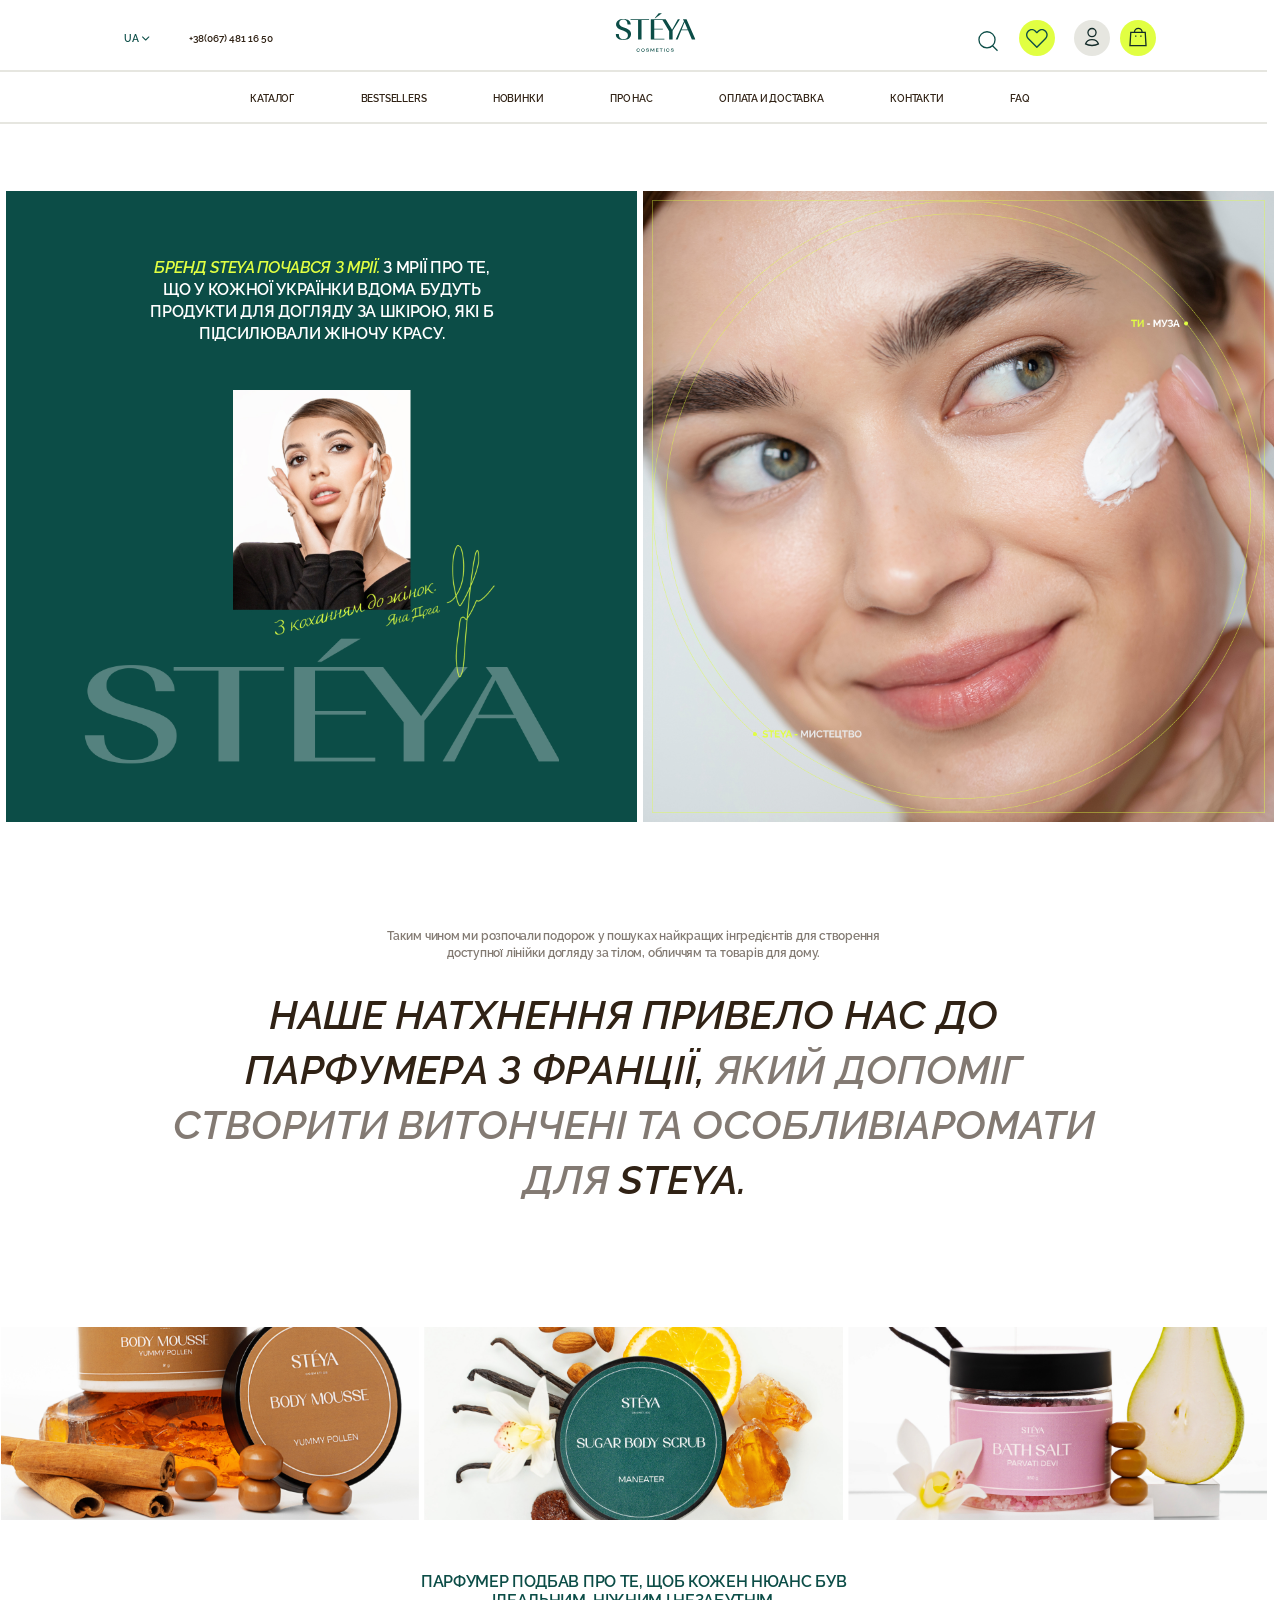
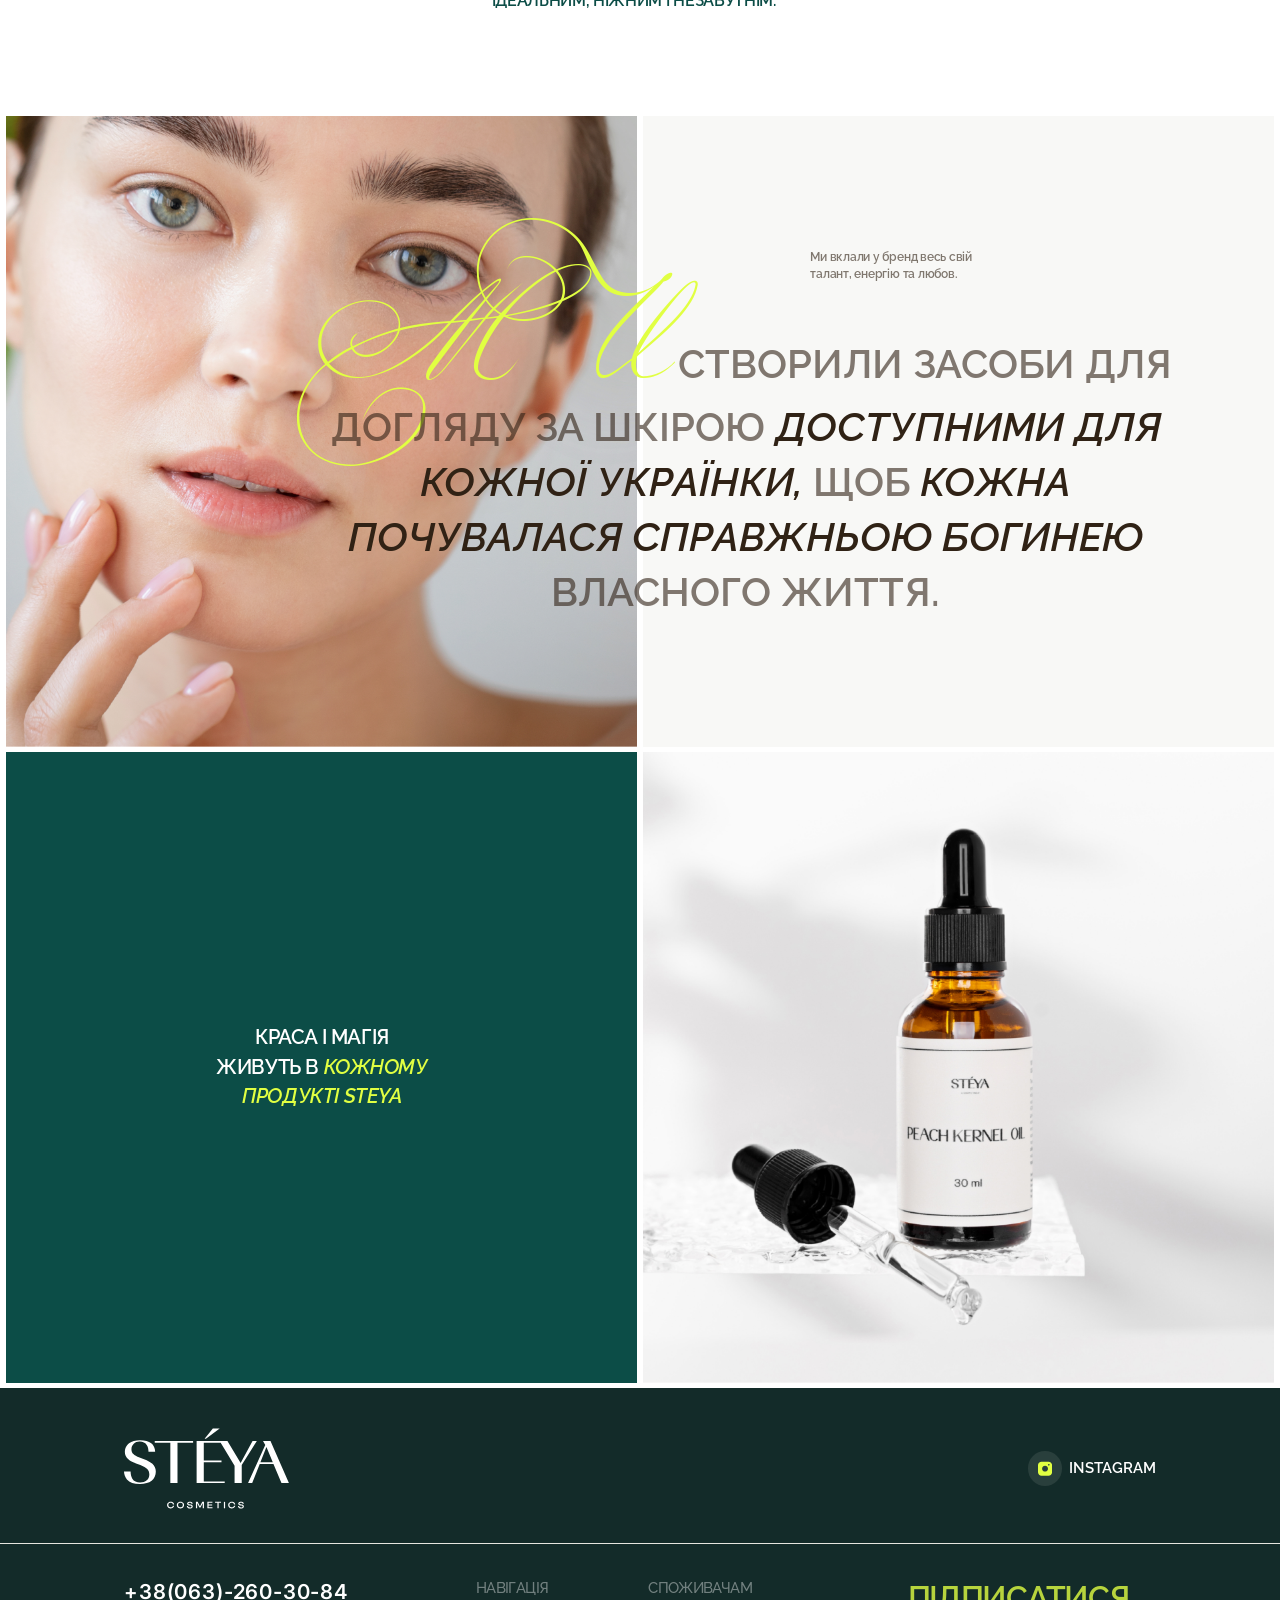
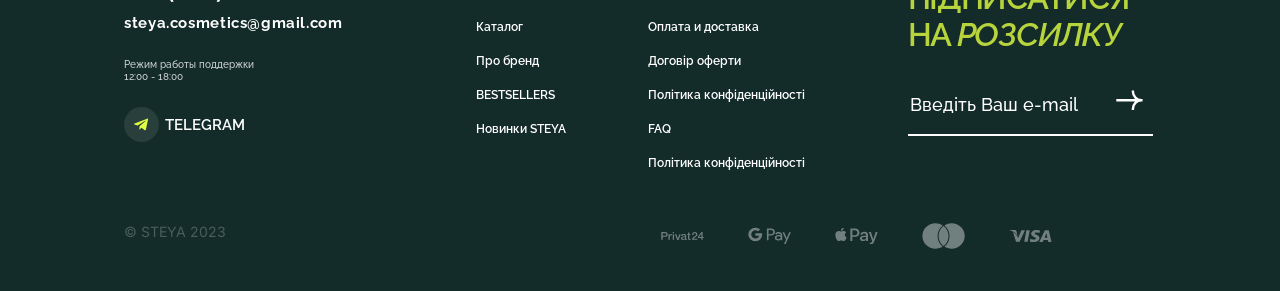
==== pages/about.html @ 5719e1ab "Added about page" ====
<!DOCTYPE html>
<html lang="en">
  <head>
    <meta charset="UTF-8" />
    <meta name="viewport" content="width=device-width, initial-scale=1.0" />
    <link
      rel="stylesheet"
      href="https://cdn.jsdelivr.net/npm/swiper@11/swiper-bundle.min.css"
    />

    <link rel="preconnect" href="https://fonts.googleapis.com" />
    <link rel="preconnect" href="https://fonts.gstatic.com" crossorigin />
    <link
      href="https://fonts.googleapis.com/css2?family=Inter:wght@100..900&family=Raleway:ital,wght@0,100..900;1,100..900&family=Urbanist:ital,wght@0,100..900;1,100..900&display=swap"
      rel="stylesheet"
    />
    <link rel="stylesheet" href="../styles/styles.css" />
    <title>STEYA</title>
  </head>
  <body>
    <header>
      <div class="container">
        <div class="top-header">
          <div class="header-number-container">
            <div class="header-language-container">
              <p class="header-page-language-value">UA</p>

              <svg
                class="page-language-backdrop-icon"
                width="14"
                height="14"
                viewBox="0 0 14 14"
                fill="none"
                xmlns="http://www.w3.org/2000/svg"
              >
                <path
                  d="M5.74997 10.276C5.54386 10.276 5.33779 10.1973 5.18065 10.0403L0.235912 5.09548C-0.0786375 4.78093 -0.0786375 4.27094 0.235912 3.95652C0.550335 3.6421 1.06022 3.6421 1.3748 3.95652L5.74997 8.33194L10.1252 3.95667C10.4397 3.64225 10.9495 3.64225 11.2639 3.95667C11.5786 4.2711 11.5786 4.78108 11.2639 5.09563L6.31928 10.0404C6.16207 10.1975 5.95599 10.276 5.74997 10.276Z"
                  fill="#0C4D47"
                />
              </svg>
            </div>

            <a class="header-number-value" href="tel:+380674811650"
              >+38(067) 481 16 50</a
            >
          </div>
          <a href="../index.html">
            <img
              class="header-logo"
              src="../images/steya-logo.svg"
              alt="steya-logo"
            />
          </a>

          <div class="header-info-buttons">
            <div class="left-btns">
              <div class="search-container">
                <form class="header-search-form" action="">
                  <input
                    class="header-search-input"
                    type="text"
                    placeholder="Введіть товар для пошуку"
                  />
                </form>
                <button class="header-btn-search" type="submit">
                  <svg
                    class="btn-search-icon"
                    width="20"
                    height="21"
                    viewBox="0 0 20 21"
                    fill="none"
                    xmlns="http://www.w3.org/2000/svg"
                  >
                    <path
                      d="M14.4865 14.7087L19.0399 19.2503M17.038 8.78902C17.038 13.2286 13.439 16.8276 8.99947 16.8276C4.55991 16.8276 0.960938 13.2286 0.960938 8.78902C0.960938 4.34946 4.55991 0.750488 8.99947 0.750488C13.439 0.750488 17.038 4.34946 17.038 8.78902Z"
                      stroke="#0C4D47"
                      stroke-width="1.3"
                      stroke-linecap="square"
                    />
                  </svg>
                </button>
              </div>

              <button class="header-btn-like" type="button">
                <svg
                  class="btn-like-icon"
                  width="22"
                  height="19"
                  viewBox="0 0 22 19"
                  fill="none"
                  xmlns="http://www.w3.org/2000/svg"
                >
                  <path
                    d="M10.3701 18.7964C10.4329 18.8608 10.5081 18.912 10.591 18.947C10.674 18.982 10.7631 19 10.8532 19C10.9432 19 11.0324 18.982 11.1153 18.947C11.1983 18.912 11.2734 18.8608 11.3363 18.7964L20.0161 10.0016C22.2698 7.71904 22.2698 4.00337 20.0161 1.71987C18.9214 0.610693 17.4658 1.03492e-05 15.916 1.03492e-05C14.3662 1.03492e-05 12.9114 0.610693 11.8167 1.71897L10.8532 2.69606L9.88967 1.71987C9.35573 1.17416 8.71795 0.74084 8.01393 0.445464C7.30991 0.150088 6.55388 -0.00137213 5.7904 1.03492e-05C5.02678 -0.00144201 4.2706 0.149983 3.56642 0.445359C2.86224 0.740736 2.22431 1.17409 1.69023 1.71987C-0.563411 4.00337 -0.563411 7.71904 1.69023 10.0007L10.3701 18.7964ZM2.65556 2.67254C3.0639 2.25547 3.5515 1.92424 4.08969 1.69834C4.62789 1.47244 5.20581 1.35641 5.7895 1.35708C6.97286 1.35708 8.08566 1.82482 8.92253 2.67344L10.3692 4.13908C10.4992 4.26314 10.6721 4.33235 10.8518 4.33235C11.0316 4.33235 11.2044 4.26314 11.3345 4.13908L12.7811 2.67254C13.1898 2.25565 13.6776 1.92455 14.2159 1.69866C14.7542 1.47277 15.3322 1.35664 15.916 1.35708C16.4997 1.35641 17.0776 1.47244 17.6158 1.69834C18.154 1.92424 18.6416 2.25547 19.0499 2.67254C20.7842 4.4304 20.7842 7.2902 19.0499 9.04897L10.8532 17.3552L2.65556 9.04807C0.921226 7.29111 0.921226 4.4304 2.65556 2.67254Z"
                  />
                </svg>
              </button>
            </div>

            <div class="right-btns">
              <button class="header-btn-profile" type="button">
                <svg
                  class="btn-profile-icon"
                  width="16"
                  height="20"
                  viewBox="0 0 16 20"
                  fill="none"
                  xmlns="http://www.w3.org/2000/svg"
                >
                  <path
                    d="M7.99992 12.5838C10.9849 12.5761 13.523 13.9467 14.4559 16.897C12.5755 18.0433 10.3621 18.4849 7.99992 18.4791C5.63779 18.4849 3.42436 18.0433 1.54395 16.897C2.47794 13.9435 5.01172 12.5761 7.99992 12.5838Z"
                    stroke-width="1.3"
                    stroke-linecap="square"
                  />
                  <path
                    d="M12.0519 5.57193C12.0519 7.80947 10.2381 9.62335 8.00052 9.62335C5.76298 9.62335 3.9491 7.80947 3.9491 5.57193C3.9491 3.33439 5.76298 1.52051 8.00052 1.52051C10.2381 1.52051 12.0519 3.33439 12.0519 5.57193Z"
                    stroke-width="1.3"
                    stroke-linecap="square"
                  />
                </svg>
              </button>

              <button class="header-btn-bag" type="button">
                <svg
                  class="btn-bag-icon"
                  width="18"
                  height="20"
                  viewBox="0 0 18 20"
                  fill="none"
                  xmlns="http://www.w3.org/2000/svg"
                >
                  <path
                    d="M11.905 9.06792H11.8646M6.76729 9.06792H6.72695M13.1014 5.09931C13.1014 2.99634 11.3966 1.29154 9.29364 1.29154C8.28096 1.28725 7.30829 1.68653 6.5907 2.40109C5.87311 3.11565 5.46972 4.08663 5.46973 5.09931M16.2164 5.29297L17.0309 18.7086L0.970703 18.7086L1.78523 5.29297L16.2164 5.29297Z"
                    stroke-width="1.3"
                    stroke-linecap="square"
                  />
                </svg>
              </button>
            </div>
          </div>
        </div>

        <div class="header-line"></div>

        <div class="down-header">
          <nav class="header-nav">
            <ul class="header-nav-list">
              <li class="header-list-item">
                <a class="list-item-link" href="./catalog.html">Каталог</a>
              </li>
              <li class="header-list-item">
                <a class="list-item-link" href="./bestsellers.html"
                  >Bestsellers</a
                >
              </li>
              <li class="header-list-item">
                <a class="list-item-link" href="./novynki.html">Новинки</a>
              </li>
              <li class="header-list-item">
                <a class="list-item-link" href="">Про нас</a>
              </li>
              <li class="header-list-item">
                <a class="list-item-link" href="">Оплата и доставка</a>
              </li>
              <li class="header-list-item">
                <a class="list-item-link" href="./contact.html">Контакти</a>
              </li>
              <li class="header-list-item">
                <a class="list-item-link" href="">FAQ</a>
              </li>
            </ul>
          </nav>
        </div>
        <div class="header-line"></div>
      </div>
    </header>

    <section class="abot-hero-section">
      <div class="about-hero-title-container">
        <h1 class="about-hero-title">
          <span class="about-hero-span">Бренд Steya почався з мрії.</span> З
          мрії про те, що у кожної українки вдома будуть продукти для догляду за
          шкірою, які б підсилювали жіночу красу.
        </h1>
      </div>
      <div class="about-hero-image-container">
        <img src="../images/about/Frame 37309.jpg" alt="" />
      </div>
    </section>

    <section class="section-inspiration">
      <p class="inspiration-top-text">
        Таким чином ми розпочали подорож у пошуках найкращих інгредієнтів для
        створення доступної лінійки догляду за тілом, обличчям та товарів для
        дому.
      </p>

      <h2 class="inspiration-title">
        Наше натхнення привело нас до парфумера з Франції,
        <span class="inspiration-title-span"
          >який допоміг створити витончені та особливіаромати для</span
        >
        Steya.
      </h2>

      <div class="inspiration-image-list">
        <div class="ispiration-images">
          <img src=" ../images/about/Frame 37312.jpg" alt="" />
        </div>
        <div class="ispiration-images">
          <img src="../images/about/Frame 37312-1.jpg" alt="" />
        </div>
        <div class="ispiration-images">
          <img src="../images/about/Frame 37313.jpg" alt="" />
        </div>
      </div>

      <p class="inspiration-bottom-text">
        парфумер подбав про те, щоб кожен нюанс був ідеальним, ніжним і
        незабутнім.
      </p>
    </section>

    <section class="create-section">
      <div class="top-create-container">
        <div class="create-images">
          <img src="../images/about/Frame 37234.jpg" alt="" />
        </div>
        <div class="top-create-title-container">
          <p class="top-create-text">
            Ми вклали у бренд весь свій талант, енергію та любов.
          </p>

          <h2 class="top-create-title">
            <span class="ekaterina-font">Ми</span> створили засоби для догляду
            за шкірою
            <span class="top-create-title-span"
              >доступними для кожної українки,</span
            >
            щоб
            <span class="top-create-title-span"
              >кожна почувалася справжньою Богинею</span
            >
            власного життя.
          </h2>
        </div>
      </div>

      <div class="bottom-create-container">
        <div class="botoom-create-text-container">
          <p class="bottom-create-text">
            краса і магія живуть в
            <span class="bottom-create-text-span">кожному продукті Steya</span>
          </p>
        </div>
        <div class="create-images">
          <img src="../images/about/Frame 37314.jpg" alt="" />
        </div>
      </div>
    </section>

    <footer>
      <section class="footer-upper-line">
        <div class="container upper-line-container">
          <img src="../images/steya-logo-footer.svg" alt="Footer LOGO" />
          <a class="footer-insta-link" href=""
            ><div class="footer-insta-icon-container">
              <svg
                class="footer-insta-icon"
                width="22"
                height="23"
                viewBox="0 0 22 23"
                fill="none"
                xmlns="http://www.w3.org/2000/svg"
              >
                <path d="M16.499 0.5H5.49902C2.47429 0.5 -0.000976562 2.97419
                -0.000976562 6V17C-0.000976562 20.0247 2.47429 22.5 5.49902
                22.5H16.499C19.5238 22.5 21.999 20.0247 21.999 17V6C21.999
                2.97419 19.5238 0.5 16.499 0.5ZM10.999 16.0832C8.46736 16.0832
                6.4156 14.0305 6.4156 11.5C6.4156 8.96834 8.46736 6.91658 10.999
                6.91658C13.5296 6.91658 15.5824 8.96834 15.5824 11.5C15.5824
                14.0305 13.5296 16.0832 10.999 16.0832ZM16.9574 6.91658C16.1973
                6.91658 15.5824 6.30083 15.5824 5.54158C15.5824 4.78232 16.1973
                4.16658 16.9574 4.16658C17.7176 4.16658 18.3324 4.78232 18.3324
                5.54158C18.3324 6.30083 17.7176 6.91658 16.9574 6.91658Z" " />
              </svg>
            </div>
            <p class="insta-link-text">INSTAGRAM</p></a
          >
        </div>
      </section>

      <div class="container footer-bottom-container">
        <div class="left-footer-container">
          <div class="footer-addres-block">
            <a class="footer-tel-number" href="tel:+380632603084"
              >+38(063)-260-30-84</a
            >
            <a
              class="footer-mail-address"
              href="mailto:steya.cosmetics@gmail.com"
              >steya.cosmetics@gmail.com</a
            >
            <p class="footer-work-schedule">
              Режим работы поддержки<br />
              12:00 - 18:00
            </p>
            <a class="footer-insta-link" href=""
              ><div class="footer-insta-icon-container">
                <svg
                  class="footer-insta-icon"
                  width="22"
                  height="19"
                  viewBox="0 0 22 19"
                  fill="none"
                  xmlns="http://www.w3.org/2000/svg"
                >
                  <path
                    d="M8.63241 12.083L8.2685 17.2016C8.78916 17.2016 9.01466 16.978 9.28508 16.7094L11.7262 14.3765L16.7843 18.0807C17.712 18.5977 18.3656 18.3255 18.6158 17.2273L21.936 1.66962L21.9369 1.6687C22.2312 0.297372 21.441 -0.238878 20.5372 0.0975384L1.02133 7.56929C-0.310587 8.08629 -0.29042 8.82879 0.794913 9.16521L5.78433 10.7171L17.3737 3.46537C17.9192 3.10421 18.4151 3.30404 18.0072 3.66521L8.63241 12.083Z"
                  />
                </svg>
              </div>
              <p class="insta-link-text">TELEGRAM</p></a
            >
          </div>

          <div class="footer-nav-block">
            <p class="footer-lists-title">Навігація</p>
            <nav>
              <ul class="footer-nav-list">
                <li><a class="footer-nav-link" href="">Каталог</a></li>
                <li><a class="footer-nav-link" href="">Про бренд</a></li>
                <li><a class="footer-nav-link" href="">BESTSELLERS</a></li>
                <li><a class="footer-nav-link" href="">Новинки STEYA</a></li>
              </ul>
            </nav>
          </div>
        </div>

        <div class="right-footer-container">
          <div class="footer-nav-block">
            <p class="footer-lists-title">СПОЖИВАЧАМ</p>
            <nav>
              <ul class="footer-nav-list">
                <li>
                  <a class="footer-nav-link" href="">Оплата и доставка</a>
                </li>
                <li><a class="footer-nav-link" href="">Договір оферти</a></li>
                <li>
                  <a class="footer-nav-link" href=""
                    >Політика конфіденційності</a
                  >
                </li>
                <li><a class="footer-nav-link" href="">FAQ</a></li>
                <li>
                  <a class="footer-nav-link" href=""
                    >Політика конфіденційності</a
                  >
                </li>
              </ul>
            </nav>
          </div>

          <div class="fppter-form-block">
            <p class="footer-form-describe">
              Підписатися на <span class="describe-span">розсилку</span>
            </p>
            <form class="news-form footer-form">
              <input
                class="news-form-input footer-form-input"
                placeholder="Введіть Ваш e-mail"
                type="email"
              />
              <button class="news-form-btn">
                <svg
                  class="news-form-icon"
                  width="42"
                  height="32"
                  viewBox="0 0 42 32"
                  fill="none"
                  xmlns="http://www.w3.org/2000/svg"
                >
                  <path
                    d="M39.6648 16.0002H39.662M39.662 16.0002L2.33203 16.0002M39.662 16.0002C32.4367 16.0031 26.4601 22.4191 26.4601 29.207M39.662 16.0002L39.6668 16.0002C32.4394 16.0002 26.4601 9.58286 26.4601 2.79346"
                    stroke="white"
                    stroke-width="3.73333"
                    stroke-linecap="square"
                  />
                </svg>
              </button>
            </form>
          </div>
        </div>
      </div>
      <div class="container">
        <div class="footer-payment-container">
          <p class="steya-footer">© STEYA 2023</p>
          <div class="footer-payment-list">
            <img
              class="footer-payment-icon"
              src="../images/footer/privat24.svg"
              alt="Privat24"
            />
            <img
              class="footer-payment-icon"
              src="../images/footer/google-pay.svg"
              alt="GooglePay"
            />
            <img
              class="footer-payment-icon"
              src="../images/footer/apple-pay.svg"
              alt="ApplePay"
            />
            <img
              class="footer-payment-icon"
              src="../images/footer/mastercard.svg"
              alt="Mastercard"
            />
            <img
              class="footer-payment-icon"
              src="../images/footer/visa.svg"
              alt="Visa"
            />
          </div>
        </div>
      </div>
    </footer>
  </body>
</html>
---- styles/styles.css ----
/* Reset styles */
*,
::after,
::before {
  margin: 0;
}

* {
  box-sizing: border-box;
}

ul {
  margin: 0;
  padding: 0;
  list-style: none;
}

a {
  color: currentColor;
  text-decoration: none;
}

button {
  cursor: pointer;
  padding: 0;
}

img {
  display: block;
  max-width: 100%;
  height: auto;
}

body {
  background-color: #ffffff;
}

@font-face {
  font-family: "Ekaterina Velikaya One";
  src: url("../ekaterinavelikayaone.ttf");
}

.ekaterina-font {
  font-family: "Ekaterina Velikaya One";
  font-weight: 400;
  font-size: 7.8vw;
  text-align: center;
  color: #e1ff42;
  margin-top: 20px;
}

.container {
  width: 82vw;
  padding: 0 0.7vw;
  margin: 0 auto;
}

.default-btn {
  border-radius: 11.302vw;
  padding: 1.146vw 2.458vw 1.25vw 2.875vw;
  display: flex;
  align-items: center;
  background: #e1ff42;
  border: none;
  transition: 0.3s;
  gap: 0.6vw;
}

.default-btn-text {
  font-family: "Raleway", sans-serif;
  font-weight: 700;
  font-size: 1vw;
  letter-spacing: -0.02em;
  text-transform: uppercase;
  color: #132b29;
  transition: 0.3s;
}

.default-btn-icon {
  stroke: #132b29;
  transition: 0.5s;
}

.plus-icon {
  fill: #132b29;
}

.default-btn:hover .plus-icon {
  fill: #ffffff;
}

.default-btn:hover {
  background-color: #132b29;
  border-radius: 0%;
  gap: 1.5vw;
}

.default-btn:hover .default-btn-text {
  color: #ffffff;
}

.default-btn:hover .default-btn-icon {
  stroke: #fff;
}

/* HEADER----------------------------------------------------------------- */

header {
  padding-top: 1vw;
}

.header-line {
  position: absolute;
  width: 99vw;
  height: 2px;
  background-color: #e6e6e0;
  left: 0;
}

.top-header {
  display: flex;
  justify-content: space-between;
  margin-bottom: 0.5vw;
}

.header-number-container {
  display: flex;
  align-items: center;
}

.header-language-container {
  display: flex;
  align-items: center;
  margin-right: 1.5vw;
}

.header-page-language-value {
  font-family: "Raleway";
  font-weight: 600;
  font-size: 0.8vw;
  line-height: 1vw;
  color: #0c4d47;
  margin-right: 0.2vw;
}

.page-language-backdrop-icon {
  width: 0.7vw;
  height: 0.7vw;
}

.header-number-value {
  font-family: "Raleway";
  font-weight: 600;
  font-size: 0.8vw;
  line-height: 1vw;
  text-transform: uppercase;
  color: #302215;
  padding: 1.5vw;
}

.header-logo {
  width: 6.4vw;
  height: 3.1vw;
}

.header-info-buttons {
  display: flex;
  align-items: center;
  gap: 1.5vw;
}

.left-btns {
  display: flex;
  gap: 1.5vw;
  align-items: center;
}

.left-btn-icons {
  width: 1.25vw;
  height: 1.25vw;
}

.header-btn {
  background-color: transparent;
  border: none;
  padding: 0.4vw;
}

.right-btn-icons {
  width: 2.7vw;
  height: 2.7vw;
}

.header-nav-list {
  display: flex;
  justify-content: center;

  gap: 5.2vw;
}

.header-list-item {
  padding: 1.4vw 0 1.2vw 0;
}

.list-item-link {
  position: relative;

  font-family: "Raleway", sans-serif;
  font-weight: 600;
  font-size: 0.8vw;
  line-height: 1vw;
  letter-spacing: -0.02em;
  text-transform: uppercase;
  color: #302215;
  padding: 1.4vw 0 1vw 0;
  transition: 0.4s;
}

.list-item-link:hover {
  color: #0c4d47;
}

.list-item-link:hover::before {
  -webkit-transform: scaleX(1);
  -ms-transform: scaleX(1);
  transform: scaleX(1);
  -webkit-transform-origin: left;
  -ms-transform-origin: left;
  transform-origin: left;
  -webkit-transition: -webkit-transform 0.25s;
  transition: -webkit-transform 0.25s;
  -o-transition: transform 0.25s;
  transition: transform 0.25s;
  transition: transform 0.25s, -webkit-transform 0.25s;
}

.list-item-link::before {
  z-index: 9;
  content: "";
  width: 70%;
  height: 4px;
  background-color: #0c4d47;
  position: absolute;
  left: 15%;
  bottom: -5px;
  -webkit-transform: scaleX(0);
  -ms-transform: scaleX(0);
  transform: scaleX(0);
  -webkit-transform-origin: right;
  -ms-transform-origin: right;
  transform-origin: right;
  -webkit-transition: -webkit-transform 0.25s;
  transition: -webkit-transform 0.25s;
  -o-transition: transform 0.25s;
  transition: transform 0.25s;
  transition: transform 0.25s, -webkit-transform 0.25s;
}

.header-search-form {
  position: absolute;
  top: 0.2vw;
  right: 0;
  display: flex;
  align-items: center;
  justify-content: space-between;
  border: 1.3px solid #e6e6e0;
  border-radius: 4.323vw;
  padding: 0.781vw 0.938vw;
  width: 14.1vw;
  height: 2.7vw;
  transition: 0.3s;
  transform: translateX(14.7vw);
}

.header-search-input::placeholder {
  font-family: "Raleway", sans-serif;
  font-weight: 400;
  font-size: 0.7vw;
  color: #302215;
  opacity: 0.4;
}

.header-btn-search {
  position: absolute;
  top: 0.9vw;
  right: 1vw;
  border: none;
  background-color: transparent;
}

.search-container {
  position: absolute;
  overflow: hidden;
  width: 15vw;
  height: 3vw;
  right: 21vw;
}

.search-container:hover .header-search-form {
  transform: translateX(0);
}
/* HERO--------------------------------------------------------------------------- */
.hero-section {
  padding-bottom: 1vw;
}

.first-hero-container {
  background-image: url(../images/hero-girls-image.jpg);
  background-repeat: no-repeat;
  background-size: cover;
  width: 69.5vw;
  height: 33.5vw;
  padding-top: 7.6vw;
}

.second-hero-container {
  background-image: url(../images/hero-pills.jpg);
  background-repeat: no-repeat;
  background-size: cover;
  width: 29.1vw;
  height: 33.5vw;
}

.hero-container {
  display: flex;
  padding: 0 1vw;
  gap: 0.4vw;
}

.hero-title {
  font-family: "Raleway", sans-serif;
  font-style: italic;
  font-weight: 600;
  font-size: 3.75vw;
  line-height: 4.2vw;
  line-height: 1.13;
  letter-spacing: -0.07em;
  text-transform: uppercase;
  color: #e1ff42;
  width: 60vw;
  margin-left: 9.8vw;
  margin-bottom: 1.9vw;
}

.hero-title-span {
  font-family: "Raleway", sans-serif;
  font-style: italic;
  font-weight: 600;
  font-size: 3.75vw;
  line-height: 4.2vw;
  line-height: 1.13;
  letter-spacing: -0.07em;
  text-transform: uppercase;
  color: #e1ff42;
}

.hero-title-more {
  color: #fff;
  font-style: normal;
  text-indent: 4vw;
}

.hero-steya-span {
  display: inline;
}

.hero-btn {
  margin-left: 13.2vw;
}

.header-btn-bag {
  width: 2.8vw;
  height: 2.8vw;
  border: none;
  border-radius: 100%;
  background-color: #e1ff42;
  transition: 0.3s;
}

.btn-bag-icon {
  stroke: #132b29;
  transition: 0.3s;
}

.header-btn-bag:hover {
  background-color: #132b29;
  border-radius: 0;
}

.header-btn-bag:hover .btn-bag-icon {
  stroke: #ffffff;
}

.header-btn-profile {
  background-color: #e6e6e0;
  border-radius: 100%;
  border: none;
  width: 2.8vw;
  height: 2.8vw;
  transition: 0.3s;
  margin-right: 0.5vw;
}

.btn-profile-icon {
  stroke: #132b29;
  transition: 0.3s;
}

.header-btn-profile:hover {
  background-color: #132b29;
  border-radius: 0;
}

.header-btn-profile:hover .btn-profile-icon {
  stroke: #ffffff;
}

.header-btn-like {
  background-color: transparent;
  border-radius: 100%;
  display: flex;
  justify-content: center;
  align-items: center;
  transition: 0.3s;
  width: 2.8vw;
  height: 2.8vw;
  background-color: #e1ff42;
  border: none;
  transition: 0.3s;
}

.btn-like-icon {
  fill: #0c4d47;
}

.header-btn-like:hover {
  background-color: #132b29;
}

.header-btn-like:hover .btn-like-icon {
  fill: #e1ff42;
}

/* BESTSELLER ----------------------------------------------------------------------------*/

.bestseller-section {
  padding: 5.2vw 0 6.25vw 0;
}

.bestseller-upper-menu {
  display: flex;
  justify-content: space-between;
  align-items: center;
  margin-bottom: 3.6vw;
}

.bestseller-title-container {
  display: flex;
  align-items: baseline;
}

.bestseller-title {
  font-family: "Raleway", sans-serif;
  font-weight: 500;
  font-size: 1.6vw;
  line-height: 1.9vw;
  line-height: 1.17412;
  text-transform: uppercase;
  color: #132b29;
  opacity: 0.8;
  margin-right: 0.5vw;
}

.bestsellers-LL-title-span {
  font-style: italic;
}

.bestseller-title-number {
  font-family: "Raleway", sans-serif;
  font-weight: 700;
  font-size: 1vw;
  letter-spacing: 0.08em;
  color: #132b29;

  opacity: 0.4;
}

.besteseller-item-product-image {
  transition: 0.5s;
}

.bestseller-product-list {
  display: flex;
  gap: 0.4vw;
  justify-content: center;
}

.bestseller-product-item {
  position: relative;
  overflow: hidden;
}

.product-image-wrap {
  position: relative;
  width: 19.7vw;
  margin-bottom: 0.8vw;
  overflow: hidden;
}

.product-marker {
  position: absolute;
  top: 1vw;
  left: 0;
  background: #0c4d47;
  padding: 0.6vw 0.9vw;
  width: fit-content;
  height: 3vw;
  display: flex;
  justify-content: center;
  align-items: center;
}

.discount-type {
  background-color: #ff6847;
}

.product-marker-text {
  font-family: "Raleway", sans-serif;
  font-weight: 800;
  font-size: 0.7vw;
  letter-spacing: 0.01em;
  text-transform: uppercase;
  color: #fff;
  width: fit-content;
}

.bestseller-version-like {
  position: absolute;
  top: 1vw;
  right: 1vw;
  background-color: transparent;
}

.bestseller-version-like:hover {
  background-color: #0c4d47;
}

.bestseller-swiper-btn {
  display: flex;
  gap: 1.6vw;
}

.swiper-btn-left,
.swiper-btn-right {
  width: 2.7vw;
  height: 2.7vw;
  border-radius: 100%;
  border: none;
  background: transparent;
  transition: 0.3s;
}

.bestseller-swiper-icon-left {
  stroke: #132b29;
  transition: 0.3s;
}

.bestseller-swiper-icon-right {
  stroke: #132b29;
  transition: 0.3s;
}

.swiper-btn-left:hover,
.swiper-btn-right:hover {
  background-color: #132b29;
  border-radius: 0;
}

.swiper-btn-left:hover .bestseller-swiper-icon-left {
  stroke: #ffffff;
}

.swiper-btn-right:hover .bestseller-swiper-icon-right {
  stroke: #ffffff;
}

.product-rating-container {
  display: flex;
  align-items: center;
  margin-bottom: 0.8vw;
}

.rating-value {
  font-family: "Raleway", sans-serif;
  font-weight: 600;
  font-size: 0.8vw;
  letter-spacing: -0.02em;
  color: #0c4d47;

  opacity: 0.4;
}

.product-type {
  font-family: "Raleway", sans-serif;
  font-weight: 600;
  font-size: 0.8vw;
  color: #302215;
  margin-bottom: 0.4vw;
  opacity: 0.6;
}

.product-name {
  font-family: "Raleway", sans-serif;
  font-weight: 600;
  font-size: 1.2vw;
  letter-spacing: -0.02em;
  text-transform: uppercase;
  color: #302215;
  width: 19vw;
  margin-bottom: 1vw;
}

.product-price {
  font-family: "Raleway", sans-serif;
  font-weight: 600;
  font-size: 0.9vw;
  color: #302215;
}

.price-grivna {
  font-family: "Raleway", sans-serif;
  font-weight: 400;
  font-size: 0.9vw;
  color: #302215;
}

.bestseller-product-item:hover .besteseller-item-product-image {
  transform: scale(1.2);
}

.product-item-basket-button {
  position: absolute;
  bottom: 0;
  right: 0;
  display: flex;
  align-items: center;
  justify-content: center;
  width: 7.7vw;
  height: 2.2vw;
  background: #e1ff42;
  transform: translateX(100%);
  transition: 0.1s;
  border: none;
}

.basket-text {
  font-family: "Raleway", sans-serif;
  font-weight: 700;
  font-size: 0.9vw;
  letter-spacing: -0.03em;
  text-transform: uppercase;
  color: #132b29;
  transition: 0.1s;

  margin-right: 1vw;
}

.basket-icon {
  fill: #132b29;
  transition: 0.3s;
}

.bestseller-product-item:hover .product-item-basket-button {
  transform: translateX(0);
}

.product-item-basket-button:hover {
  background: #132b29;
}

.product-item-basket-button:hover .basket-text {
  color: #ffffff;
}

.product-item-basket-button:hover .basket-icon {
  fill: #ffffff;
}

/* SWIPER  --------------------------------------------------------------------------------*/
.swiper-container {
  display: flex;
  justify-content: center;
  gap: 0.4vw;
}

.first-swiper-wrap {
  position: relative;
  overflow: hidden;
  width: 49vw;
  height: 49vw;
}

.swiper-slide {
  transform: scale(2.2);
  object-fit: contain;
  object-position: -1vw -3.5vw;
  filter: brightness(0.8);
  position: relative;
}

.slide-title-container {
  position: absolute;
  top: 14vw;
  left: 7vw;
  display: flex;
  flex-direction: column;
  align-items: center;
}

.second-swiper-slide {
  object-fit: cover;
  width: 49vw;
  height: 49vw;
}

.swiper-slide-circle {
  position: absolute;
  top: 1vw;
  left: 0.4vw;
  width: 48vw;
  height: 47vw;
}

.slider-first-totle-span,
.slider-second-title-span {
  font-family: "Raleway", sans-serif;
  font-weight: 700;
  font-size: 0.7vw;
  letter-spacing: -0.02em;
  text-transform: uppercase;
  text-align: center;
  color: #e1ff42;
}

.slider-first-totle-span {
  position: absolute;
  top: -6vw;
  right: 0;
  display: flex;
  align-items: center;
}

.slider-first-totle-span::after {
  content: "";
  width: 0.3vw;
  height: 0.3vw;
  background-color: #e1ff42;
  border-radius: 100%;
  margin-left: 0.3vw;
}

.slider-second-title-span {
  position: absolute;
  bottom: -5vw;
  left: 3vw;
  display: flex;
  align-items: center;
}

.slider-second-title-span::before {
  content: "";
  width: 0.3vw;
  height: 0.3vw;
  background-color: #e1ff42;
  border-radius: 100%;
  margin-right: 0.3vw;
}

.swiper-salad-span {
  color: #e9e9ea;
}

.swiper-title {
  font-family: "Raleway", sans-serif;
  font-weight: 600;
  font-size: 3.7vw;
  line-height: 4.2vw;
  letter-spacing: -0.07em;
  text-transform: uppercase;
  text-align: center;
  color: #fff;
  width: 34vw;
  margin-bottom: 2.1vw;
}

/* YAMMY SECTION -----------------------------------------------------------------*/

.yammy-section {
  padding: 5.2vw 0 6.25vw 0;
  height: 65vw;
  background-image: url(../images/yammy-pollen-bg.jpg);
  background-repeat: no-repeat;
  background-size: 99vw 25vw;
  background-position: center 11vw;
}

.yammy-title {
  font-family: "Raleway", sans-serif;
  font-style: italic;
  font-weight: 500;
  font-size: 1.6vw;
  line-height: 1.9vw;
  text-transform: uppercase;
  color: #132b29;
  margin-right: 0.5vw;
  text-align: center;
  margin-bottom: 10vw;
}

.yammy-title-span {
  font-style: normal;
}

.yammy-title-number {
  font-family: "Raleway", sans-serif;
  font-weight: 700;
  font-size: 1vw;
  color: #132b29;

  opacity: 0.4;
}

.yammy-title-container {
  margin-bottom: 13.5vw;
  display: flex;
  align-items: baseline;
  justify-content: center;
}

.bestseller-product-list-in-yummy {
  margin-bottom: 3.7vw;
}

.default-btn-in-yummy {
  margin: 0 auto;
}

/* SCRUB ------------------------------------------------------------------------------- */

.scrub-section {
  display: flex;
  justify-content: center;
  gap: 0.4vw;
}

.left-scrab-container {
  width: 49vw;
  height: 49vw;
  background: linear-gradient(rgba(19, 43, 41, 0.2), rgba(19, 43, 41, 0.2)),
    url(../images/scrub-section-bg/hands.jpg);

  background-repeat: no-repeat;
  background-size: contain;
}

.right-scrub-container {
  overflow: hidden;
  width: 49vw;
  height: 49vw;
}

.scrub-title {
  font-family: "Raleway", sans-serif;
  font-weight: 600;
  font-size: 4.7vw;
  line-height: 5.4vw;
  line-height: 1.13;
  text-transform: uppercase;
  color: #fff;
  width: 28vw;
  margin-top: 9.7vw;
  margin-left: 8vw;
}

.scrub-text {
  font-family: "Raleway", sans-serif;
  font-weight: 600;
  font-size: 0.9vw;
  line-height: 1.3vw;
  line-height: 1.4;
  letter-spacing: -0.02em;
  color: #fff;
  width: 21vw;
  margin-left: 19.3vw;
  margin-bottom: 2vw;
}

.scrub-btn {
  margin: 0 auto;
}

.scrub-text-container {
  margin-left: 19vw;
}

/* COSMETIX section ------------------------------------=[------------------------------- */

.cosmetix-section {
  padding: 6.25vw 0 7.2vw 0;
}

.yammy-title-container {
  margin-bottom: 3.7vw;
}

.cosmetix-title {
  margin-bottom: 0;
}

.cosmetix-list {
  display: flex;
  flex-wrap: wrap;
  gap: 0.4vw;
  column-gap: 0.5vw;
}

.cosmetix-item {
  position: relative;
  display: flex;
  flex-direction: column;
  justify-content: center;
  align-items: center;
}

.cosmetix-item:nth-child(1) {
  width: 60vw;
  height: 26.4vw;
  background-image: linear-gradient(
      rgba(19, 43, 41, 0.2),
      rgba(19, 43, 41, 0.2)
    ),
    url(../images/cosmetix/yummy.jpg);
  background-size: contain;
}

.cosmetix-item:nth-child(2) {
  width: 19.7vw;
  height: 26.4vw;
  background-image: linear-gradient(
      rgba(19, 43, 41, 0.2),
      rgba(19, 43, 41, 0.2)
    ),
    url(../images/cosmetix/maneater.jpg);
  background-repeat: no-repeat;
  background-size: contain;
}

.cosmetix-item:nth-child(3) {
  width: 39.8vw;
  height: 26.4vw;
  background-image: linear-gradient(
      rgba(19, 43, 41, 0.2),
      rgba(19, 43, 41, 0.2)
    ),
    url(../images/cosmetix/blossom.jpg);
  background-repeat: no-repeat;
  background-size: contain;
}

.cosmetix-item:nth-child(4) {
  width: 19.7vw;
  height: 26.4vw;
  background-image: linear-gradient(
      rgba(19, 43, 41, 0.2),
      rgba(19, 43, 41, 0.2)
    ),
    url(../images/cosmetix/home.jpg);
  background-repeat: no-repeat;
  background-size: contain;
}

.cosmetix-item:nth-child(5) {
  width: 19.7vw;
  height: 26.4vw;
  background-image: linear-gradient(
      rgba(19, 43, 41, 0.2),
      rgba(19, 43, 41, 0.2)
    ),
    url(../images/cosmetix/face.jpg);
  background-repeat: no-repeat;
  background-size: contain;
}

.cosmetix-item:nth-child(6) {
  width: 19.7vw;
  height: 26.4vw;
  background-image: linear-gradient(
      rgba(19, 43, 41, 0.2),
      rgba(19, 43, 41, 0.2)
    ),
    url(../images/cosmetix/home.jpg);
  background-repeat: no-repeat;
  background-size: contain;
}

.cosmetix-item:nth-child(7) {
  width: 60vw;
  height: 26.4vw;
  background-image: linear-gradient(
      rgba(19, 43, 41, 0.2),
      rgba(19, 43, 41, 0.2)
    ),
    url(../images/cosmetix/woman.jpg);
  background-repeat: no-repeat;
  background-size: contain;
}

.cosmetix-item-title {
  font-family: "Raleway", sans-serif;
  font-weight: 600;
  font-size: 1.6vw;
  line-height: 1.9vw;
  text-transform: uppercase;
  color: #fff;
  transition: 0.3s;
}

.cosmetix-item:hover .cosmetix-item-title {
  transform: translateY(-2.5vw);
  font-size: 2.7vw;
  line-height: 3.9vw;
  text-transform: uppercase;
  color: #e1ff42;
}

.cosmetix-item-btn {
  position: absolute;
  display: flex;
  align-items: center;
  gap: 0.6vw;
  border: 0.15vw solid #e1ff42;
  border-radius: 11.3vw;
  padding: 1.1vw 1.4vw 1.1vw 1.8vw;
  background-color: transparent;
  opacity: 0;
  transition: 0.3s;
}

.cosmetix-item-btn:hover {
  border-radius: 0;
  gap: 1.5vw;
}

.cosmetix-item:hover .cosmetix-item-btn {
  opacity: 1;
  transform: translateY(2.5vw);
}

.item-btn-text {
  font-family: "Raleway", sans-serif;
  font-weight: 800;
  font-size: 0.9vw;
  letter-spacing: -0.02em;
  text-transform: uppercase;
  color: #e1ff42;
}

/* WHY section ------------------------------------------------------------------------- */

.why-section {
  background-image: linear-gradient(360deg, #0b1817, rgba(11, 24, 23, 0)),
    url(../images/why-sect-bg/tropical-foliage-textured-pattern-background\ 2.jpg);
  background-repeat: no-repeat;
  background-size: 100vw 27.5vw;
  padding-top: 7.8vw;
  padding-bottom: 4.6vw;
  height: 92vw;
  display: flex;
  justify-content: center;
}

.why-title {
  font-family: "Raleway", sans-serif;
  font-style: italic;
  font-weight: 600;
  font-size: 3.7vw;
  line-height: 4.2vw;
  letter-spacing: -0.07em;
  text-transform: uppercase;
  color: #ffffff;
  margin-left: auto;
  width: 23vw;
  text-indent: 2.8vw;
}

.why-images-container {
  position: relative;
}

.why-image-blocks {
  display: flex;
  justify-content: space-between;
  align-items: flex-start;
}

.first-why-block .why-block-text {
  width: 22vw;
}

.second-why-block .why-block-text {
  width: 9.3vw;
  text-indent: 6.5vw;
}

.why-block-text {
  margin-top: 2vw;
}

.first-why-image {
  width: 40vw;
  height: 45.5vw;
}

.why-block-text {
  font-family: "Raleway", sans-serif;
  font-weight: 600;
  font-size: 0.9vw;
  line-height: 1.3vw;
  letter-spacing: -0.02em;
  color: #302215;
  opacity: 0.7;
}

.second-why-block {
  margin-top: 7vw;
  display: flex;
  flex-direction: column;
  align-items: flex-end;
}

.second-why-image {
  width: 19.7vw;
  height: 25vw;
}

.third-why-block {
  position: absolute;
  width: 19.7vw;
  bottom: -16vw;
  right: 20.5vw;
}

.why-circle {
  position: absolute;
  top: -13vw;
  z-index: -1;
  left: -15vw;
  width: 48vw;
  height: 48vw;
}

/* RECOMENDATION section ----------------------------------------------------------------- */

.recomendation-section {
  padding-bottom: 4.1vw;
  padding-top: 7vw;
}

.recomendation-title-container {
  display: flex;
  align-items: baseline;
  gap: 0.5vw;
  margin-bottom: 3.7vw;
}

.recomendation-title {
  font-family: "Raleway", sans-serif;
  font-style: italic;
  font-weight: 500;
  font-size: 1.6vw;
  line-height: 1.9vw;
  text-transform: uppercase;
  color: #132b29;
}

.recomendation-title-number {
  font-family: "Raleway", sans-serif;
  font-weight: 700;
  font-size: 1vw;
  letter-spacing: 0.08em;
  color: #132b29;
  opacity: 0.4;
}

.recomendation-swiper-list {
  display: flex;
  gap: 0.4vw;
  align-items: flex-start;
}

.recomendation-swiper-item {
}

.main-recomendation-image {
  width: 40vw;
  height: 22.4vw;
  margin-bottom: 2vw;
}

.main-item-recomendation-title {
  font-family: "Raleway", sans-serif;
  font-weight: 500;
  font-size: 2.5vw;
  letter-spacing: -0.04em;
  text-transform: uppercase;
  color: #302215;
  width: 40vw;
  margin-bottom: 1vw;
}

.recomendation-item-title-span {
  font-style: italic;
}

.secondaries-recomendation-items {
  display: flex;
  gap: 0.4vw;
  margin-top: 4.4vw;
}

.main-item-recomendation-text {
  font-family: "Raleway", sans-serif;
  font-weight: 600;
  font-size: 0.9vw;
  line-height: 1.3vw;
  letter-spacing: -0.02em;
  color: #302215;
  opacity: 0.7;
  width: 35vw;
}

.secondary-recomendation-image {
  width: 24.4vw;
  height: 18vw;
  margin-bottom: 2vw;
}

.secondary-item-title {
  font-family: "Raleway", sans-serif;
  font-weight: 600;
  font-size: 1.6vw;
  letter-spacing: -0.04em;
  text-transform: uppercase;
  color: #302215;
  width: 23vw;
  margin-bottom: 5.4vw;
}

/* INASTAGRAM section --------------------------------------------------------------------- */

.inastagram-section {
  padding: 5.2vw 0;
}

.instagram-title {
  font-family: "Raleway", sans-serif;
  font-style: normal;
  font-weight: 500;
  font-size: 1.6vw;
  line-height: 1.9vw;
  text-transform: uppercase;
  color: #132b29;
  opacity: 0.8;
  width: 18vw;
  margin: 0 auto;
  margin-bottom: 3.7vw;
}

.instagram-title-span {
  font-style: italic;
}

.instagram-upper-image-container {
  display: flex;
  gap: 0.4vw;
  margin-bottom: 0.4vw;
}

.upper-large-images {
  width: 32.08vw;
  height: 31.25vw;
}

.upper-small-images {
  width: 15.4vw;
  height: 15.4vw;
}

.upper-small-images-container {
  display: flex;
  flex-direction: column;
  gap: 0.4vw;
}

.instagram-bootom-image-container {
  display: flex;
  gap: 0.4vw;
}

.bottom-small-images {
  width: 19.7vw;
  height: 19.7vw;
}

.botoom-large-image {
  width: 40.2vw;
  height: 39.8vw;
}

.bottom-small-iamges-container {
  display: flex;
  gap: 0.4vw;
}

.bottom-small-images-column {
  display: flex;
  flex-direction: column;
  gap: 0.4vw;
}

/* INFO -section ---------------------------------------------------------------------------*/

.section-info {
  padding: 4.1vw 0 7.2vw 0;
}

.info-list {
  display: flex;
}

.info-item {
  width: 19.7vw;
}

.info-item-icon-container {
  width: 7.5vw;
  height: 7.5vw;
  background-color: #e6e6e0;
  display: flex;
  justify-content: center;
  align-items: center;
  margin-bottom: 1.6vw;
}

.info-icon {
  width: 4vw;
  height: 4vw;
}

.info-title {
  font-family: "Raleway", sans-serif;
  font-weight: 600;
  font-size: 1vw;
  letter-spacing: -0.04em;
  text-transform: uppercase;
  color: #302215;
  width: 13vw;
  margin-bottom: 0.8vw;
}

.info-text {
  font-family: "Raleway", sans-serif;
  font-weight: 500;
  font-size: 0.9vw;
  line-height: 1.3vw;
  letter-spacing: -0.02em;
  color: #302215;
  opacity: 0.7;
  width: 15vw;
}

/* NEWS section ----------------------------------------------------------------------- */
.news-section {
  display: flex;
  justify-content: center;
  gap: 0.4vw;
  padding-bottom: 0.4vw;
}

.left-news-container {
  background-image: url(../images/news/IMG_7872\ 1.jpg);
  background-repeat: no-repeat;
  background-size: contain;
  width: 49vw;
  height: 49vw;
  padding-left: 0.5vw;
  padding-top: 0.5vw;
}

.news-rectangle {
  width: 48vw;
  height: 48vw;
}

.right-news-container {
  width: 49vw;
  height: 49vw;
  background-image: linear-gradient(39deg, #0b1817 0%, rgba(11, 24, 23, 0) 100%),
    url(../images/news/tropical-foliage-textured-pattern-background\ 3.jpg);
  background-repeat: no-repeat;
  background-size: contain;
  padding: 5.7vw 2.2vw 0 6.1vw;
}

.news-title {
  font-family: "Inter", sans-serif;
  font-weight: 600;
  font-size: 3.7vw;
  line-height: 4.2vw;
  letter-spacing: -0.07em;
  text-transform: uppercase;
  color: #fff;
  width: 30vw;
  margin-bottom: 3.3vw;
}

.news-form {
  background-color: transparent;
  border-bottom: 2px solid #fff;
  padding: 1.2vw 0px;
  width: 33.2vw;
  transition: 0.3s;
}

.news-form:hover {
  border-bottom: 2px solid #e1ff42;
}

.news-form-input::placeholder {
  font-family: "Raleway", sans-serif;
  font-weight: 500;
  font-size: 1.4vw;
  color: #fff;
}

.news-form-input {
  background-color: transparent;
  width: 30vw;
  height: 2vw;
  border: none;
}

.news-form-icon {
  width: 2.1vw;
  height: 1.6vw;
}

.news-form-btn {
  background: transparent;
  border: none;
}

/* FOOTER -------------------------------------------------------------------------------- */

footer {
  background: #132b29;
  padding-bottom: 3.3vw;
}

.footer-upper-line {
  border-bottom: 1px solid #e6e6e0;
  padding-bottom: 2.7vw;
  padding-top: 3.1vw;
}

.upper-line-container {
  display: flex;
}

.footer-insta-link {
  display: flex;
  align-items: center;
  gap: 0.5vw;

  margin-left: auto;
}

.footer-insta-icon-container {
  width: 2.7vw;
  height: 2.7vw;
  border-radius: 100%;
  background-color: rgba(230, 230, 224, 0.1);
  display: flex;
  align-items: center;
  justify-content: center;
  transition: 0.3s;
}

.footer-insta-icon {
  width: 1.1vw;
  height: 1.2vw;
  fill: #e1ff42;
  transition: 0.3s;
}

.insta-link-text {
  font-family: "Raleway", sans-serif;
  font-weight: 600;
  font-size: 1.2vw;
  color: #fff;
  transition: 0.3s;
}

.footer-insta-link:hover .footer-insta-icon-container {
  border-radius: 0;
  background-color: #e1ff42;
}

.footer-insta-link:hover .footer-insta-icon {
  fill: #132b29;
}

.footer-insta-link:hover .insta-link-text {
  color: #e1ff42;
}

.footer-bottom-container {
  padding-top: 2.7vw;
  display: flex;
  justify-content: space-between;
  margin-bottom: 4vw;
}

.left-footer-container {
  display: flex;
  gap: 10vw;
}

.footer-addres-block {
}

.footer-tel-number {
  font-family: "Inter", sans-serif;
  transition: 0.3s;
  font-weight: 600;
  font-size: 1.6vw;
  letter-spacing: 0.04em;
  color: #fff;
  display: block;
  margin-bottom: 0.8vw;
}

.footer-tel-number:hover {
  color: #e1ff42;
}

.footer-mail-address {
  font-family: "Raleway", sans-serif;
  font-weight: 700;
  font-size: 1.2vw;
  letter-spacing: 0.04em;
  color: #fff;
  display: block;
  margin-bottom: 2vw;
  transition: 0.3s;
}

.footer-mail-address:hover {
  text-decoration: underline;
  color: #e1ff42;
}

.footer-work-schedule {
  font-family: "Raleway", sans-serif;
  font-weight: 500;
  font-size: 0.8vw;
  color: #fff;
  margin-bottom: 2vw;

  opacity: 0.8;
}

.footer-nav-block {
}

.footer-lists-title {
  font-family: "Raleway", sans-serif;
  font-weight: 500;
  font-size: 1.2vw;
  letter-spacing: -0.04em;
  text-transform: uppercase;
  color: #fff;
  opacity: 0.4;
  margin-bottom: 1.6vw;
}

.footer-nav-list {
  display: flex;
  flex-direction: column;
  gap: 1.25vw;
}

.footer-nav-link {
  font-family: "Raleway", sans-serif;
  font-weight: 600;
  font-size: 0.9vw;
  color: #fff;
  transition: 0.3s;
}

.footer-nav-link:hover {
  color: #e1ff42;
}

.fppter-form-block {
}

.footer-form-describe {
  font-family: "Raleway", sans-serif;
  font-weight: 600;
  font-size: 2.5vw;
  letter-spacing: -0.04em;
  text-transform: uppercase;
  color: #e1ff42;
  opacity: 0.8;
  width: 19.4vw;
  margin-bottom: 1.7vw;
}

.describe-span {
  font-style: italic;
}

.footer-form {
  width: 19.2vw;
}

.footer-form-input {
  width: 16vw;
}

.right-footer-container {
  display: flex;
  gap: 8vw;
}

.steya-footer {
  font-family: "Inter", sans-serif;
  font-weight: 400;
  font-size: 1.1vw;
  color: #fff;
  margin-right: 34vw;
  opacity: 0.23;
}

.footer-payment-list {
  display: flex;
  gap: 3.5vw;
}

.footer-payment-container {
  display: flex;
}

.footer-payment-icon {
  opacity: 0.4;
  width: 3.3vw;
}

/* PRODUCT page ------------------------------------------------------------- */

.product-images {
  display: flex;
  gap: 0.83vw;
}

.product-small-images-list {
  display: flex;
  flex-direction: column;
  justify-content: space-between;
}

.product-small-images {
  width: 6.2vw;
  height: 6.2vw;
}

.product-large-image {
  width: 38.3vw;
  height: 41.6vw;
}

/* CATALOG page -------------------------------------------------------- */

.catalog-hero {
  background-image: url(../images/catalog-bg.jpg);
  background-repeat: no-repeat;
  background-size: 99vw 19.7vw;
  width: 99vw;
  margin: 0 auto;
}

.catalog-section {
  padding-bottom: 7.2vw;
}

.catalog-title {
  font-family: "Raleway", sans-serif;
  font-style: italic;
  font-weight: 600;
  font-size: 3.3vw;
  text-transform: uppercase;
  color: #fff;
}

.catalog-list {
  flex-wrap: wrap;
  row-gap: 1.8vw;
}

.filter-container {
  margin-bottom: 3.1vw;
}

.filter-btn {
  font-family: "Raleway", sans-serif;
  font-weight: 700;
  font-size: 0.9vw;
  letter-spacing: -0.02em;
  text-transform: uppercase;
  color: #132b29;
  border: 3px solid #132b29;
  border-radius: 11.3vw;
  padding: 1.1vw 3.2vw;
  transition: 0.2s;
}

.filter-btn:hover {
  border-radius: 0;
  background-color: #132b29;
  color: #ffffff;
}

/* CONTACT page -------------------------------------------------------- */
.contact-container {
  display: flex;
  justify-content: center;
  margin-top: 6.7vw;
  margin-bottom: 10.4vw;
  gap: 0.4vw;
}

.contact-bg-block {
  position: relative;
  background-image: url(../images/contact-bg.jpg);
  background-repeat: no-repeat;
  background-size: contain;
  width: 39.9vw;
  height: 39.9vw;
  padding-top: 7vw;
  padding-left: 3vw;
}

.contact-title {
  font-family: "Raleway", sans-serif;
  font-style: italic;
  font-weight: 600;
  font-size: 3.3vw;
  text-transform: uppercase;
  color: #fff;
}

.contact-bg-rectangle {
  position: absolute;
  top: 0.4vw;
  left: 0.4vw;
  width: 38.9vw;
  height: 38.9vw;
}

.contact-info-container {
  width: 40vw;
  height: 40vw;

  background: rgba(230, 230, 224, 0.3);
  display: flex;
  justify-content: center;
  align-items: center;
}

.info-container {
  width: 26.6vw;
}

.contact-email {
  font-family: "Raleway", sans-serif;
  font-weight: 600;
  font-size: 1.6vw;
  color: #0c4d47;
  display: flex;
  align-items: center;
  gap: 1.7vw;
  margin-bottom: 3vw;
}

.contact-email-icon {
  width: 2.2vw;
  height: 2.2vw;
}

.contact-address-container {
  display: flex;
  gap: 1vw;
}

.contact-address-icon {
  width: 3.3vw;
  height: 3.3vw;
  fill: rgba(230, 230, 224, 0.3);
}

.contact-address {
  font-family: "Raleway", sans-serif;
  font-weight: 500;
  font-size: 0.8vw;
  line-height: 1.3vw;
  color: #302215;
  opacity: 0.8;
  margin-bottom: 0.6vw;
}

.contact-address-value {
  font-family: "Raleway", sans-serif;
  font-weight: 600;
  font-size: 1vw;
  line-height: 1.4vw;
  letter-spacing: -0.02em;
  color: #302215;
  width: 17vw;
}

.contact-info-line {
  width: 100%;
  height: 2px;
  background-color: #e6e6e0;
  margin-top: 3.1vw;
  margin-bottom: 3.1vw;
}

.contact-social-links-container {
  display: flex;
  gap: 1.2vw;
}

.contact-social-link {
  width: 7.2vw;
  height: 7.2vw;
  background-color: #132b29;
  display: flex;
  align-items: center;
  justify-content: center;
  transition: 0.3s;
}

.contact-socil-link-icon {
  width: 2.3vw;
  height: 2.3vw;
  fill: #e1ff42;
  transition: 0.3s;
}

.contact-social-link:hover {
  background-color: #e1ff42;
}

.contact-social-link:hover .contact-socil-link-icon {
  fill: #132b29;
}

/* BESTSELLERS page ----------------------------------------------------------------- */

.bestsellers-hero-section {
  display: flex;
  gap: 0.4vw;
  margin-top: 0.5vw;
}

.bestsellers-hero-title-block {
  background-image: url(../images/bestsellers/Frame\ 37271.jpg);
  background-repeat: no-repeat;
  background-size: 19.7vw 27.6vw;
  background-position-x: right;
  height: 27.6vw;
  width: 49.4vw;
}

.bestsellers-hero-title {
  font-family: "Raleway", sans-serif;
  font-style: italic;
  font-weight: 600;
  font-size: 3.3vw;
  text-transform: uppercase;
  color: #302215;
  display: flex;
  align-items: baseline;
}

.best-ekaterina {
  height: 17vw;
}

.bestsellesrs-title-number {
  font-family: "Raleway", sans-serif;
  font-weight: 600;
  font-size: 1vw;
  color: #302215;
}

.bestseller-text {
  font-family: "Raleway", sans-serif;
  font-weight: 500;
  font-size: 0.7vw;
  line-height: 1vw;
  color: #302215;
  opacity: 0.6;
  width: 11vw;
  margin-left: 9.7vw;
}

.bestsellers-hero-image-block {
  background-image: url(../images/bestsellers/Frame\ 37270.jpg);
  background-size: 49.3vw 27.6vw;
  width: 49.3vw;
  height: 27.6vw;
}

.bestseller-catalog-container {
  display: flex;
}

.bestseller-btn-container {
  display: flex;
  flex-direction: column;
  justify-content: space-between;
}

.bestseller-title-text {
  font-family: "Raleway", sans-serif;
  font-weight: 500;
  font-size: 1.6vw;
  line-height: 1.9vw;
  text-transform: uppercase;
  color: #132b29;
  opacity: 0.8;
  display: flex;
  align-items: baseline;
}

.bestseller-title-text-number {
  font-family: "Raleway", sans-serif;
  font-weight: 600;
  font-size: 1vw;
  letter-spacing: 0.08em;
  color: #132b29;
  opacity: 0.4;
}

.catalog-in-bestsellers {
  padding-top: 4.6vw;
  padding-bottom: 8.3vw;
}

.bestseller-swiper-catalog-section {
  padding-bottom: 7.2vw;
}

/* NOVYNKI ----------------------------------------------------------------------- */

.novynki-hero-title-block {
  background-image: url(../images/novynki/Frame\ 37271.jpg);
  background-repeat: no-repeat;
  background-size: 19.7vw 27.6vw;
  background-position-x: right;
  height: 27.6vw;
  width: 49.4vw;
}

.novynki-hero-image-block {
  background-image: url(../images/novynki/Frame\ 37270.jpg);
  background-size: 49.3vw 27.6vw;
  width: 49.3vw;
  height: 27.6vw;
}

.novynki-hero-title {
  padding-left: 4vw;
  padding-top: 4vw;
}

/* ABOUT page ---------------------------------------------------------------------*/

/* ABOUT hero section */

.abot-hero-section {
  display: flex;
  gap: 0.4vw;
  justify-content: center;
  padding-top: 5.4vw;
}

.about-hero-title-container {
  width: 49.3vw;
  height: 49.3vw;
  background-image: url(../images/about/Frame\ 37308.jpg);
  background-size: contain;
}

.about-hero-title {
  font-family: "Raleway", sans-serif;
  font-style: normal;
  font-weight: 600;
  font-size: 1.25vw;
  line-height: 1.7vw;
  letter-spacing: -0.02em;
  text-transform: uppercase;
  text-align: center;
  color: #fff;
  width: 27vw;
  margin: 0 auto;
  padding-top: 5.2vw;
}

.about-hero-span {
  color: #e1ff42;
  font-style: italic;
}

.about-hero-image-container {
  width: 49.3vw;
  height: 49.3vw;
}

/* INSPIRATIOn section ---------------------------------------- */

.section-inspiration {
  width: 99vw;
  display: flex;
  flex-direction: column;
  align-items: center;
  justify-content: center;
  padding: 8.3vw 0;
}

.inspiration-top-text {
  font-family: "Raleway", sans-serif;
  font-weight: 600;
  font-size: 0.9vw;
  line-height: 1.3vw;
  letter-spacing: -0.02em;
  text-align: center;
  color: #302215;
  opacity: 0.6;
  margin-bottom: 2.1vw;
  width: 40vw;
}

.inspiration-title {
  font-family: "Raleway", sans-serif;
  font-style: italic;
  font-weight: 600;
  font-size: 3.1vw;
  line-height: 4.3vw;
  text-transform: uppercase;
  text-align: center;
  color: #302215;
  margin-bottom: 9.3vw;
  width: 76vw;
}

.inspiration-title-span {
  color: rgba(48, 34, 21, 0.6);
}

.inspiration-image-list {
  display: flex;
  gap: 0.4vw;
  margin-bottom: 4vw;
}

.ispiration-images {
  width: 32.7vw;
  height: 15.1vw;
}

.inspiration-bottom-text {
  font-family: "Raleway", sans-serif;
  font-weight: 600;
  font-size: 1.25vw;
  letter-spacing: -0.02em;
  text-transform: uppercase;
  text-align: center;
  color: #0c4d47;
  width: 40vw;
}

/* CREATE section -------------------------------------------------- */

.create-section {
  display: flex;
  flex-direction: column;
  align-items: center;
  gap: 0.4vw;
  padding-bottom: 0.4vw;
}

.top-create-container {
  position: relative;
  display: flex;
  gap: 0.4vw;
}

.create-images {
  width: 49.3vw;
  height: 49.3vw;
}

.top-create-title-container {
  width: 49.3vw;
  height: 49.3vw;
  background-color: #f8f8f6;
}

.top-create-text {
  font-family: "Raleway", sans-serif;
  font-weight: 600;
  font-size: 0.9vw;
  line-height: 1.3vw;
  letter-spacing: -0.02em;
  color: #302215;
  opacity: 0.6;
  width: 13vw;
  margin-top: 10.4vw;
  margin-left: 13.1vw;
}

.top-create-title {
  position: absolute;
  top: 35%;
  left: 22.5%;
  font-family: "Raleway", sans-serif;
  font-weight: 600;
  font-size: 3.1vw;
  line-height: 4.3vw;
  text-transform: uppercase;
  text-align: center;
  color: rgba(48, 34, 21, 0.6);
  width: 71vw;
}

.top-create-title-span {
  font-style: italic;
  color: #302215;
}

.bottom-create-container {
  display: flex;
  gap: 0.4vw;
}

.botoom-create-text-container {
  width: 49.3vw;
  height: 49.3vw;
  background-color: #0c4d47;
  display: flex;
  justify-content: center;
  align-items: center;
}

.bottom-create-text {
  font-family: "Raleway", sans-serif;
  font-weight: 600;
  font-size: 1.6vw;
  line-height: 2.3vw;
  letter-spacing: -0.02em;
  text-transform: uppercase;
  text-align: center;
  color: #fff;
  width: 17vw;
}

.bottom-create-text-span {
  font-style: italic;
  color: #e1ff42;
}
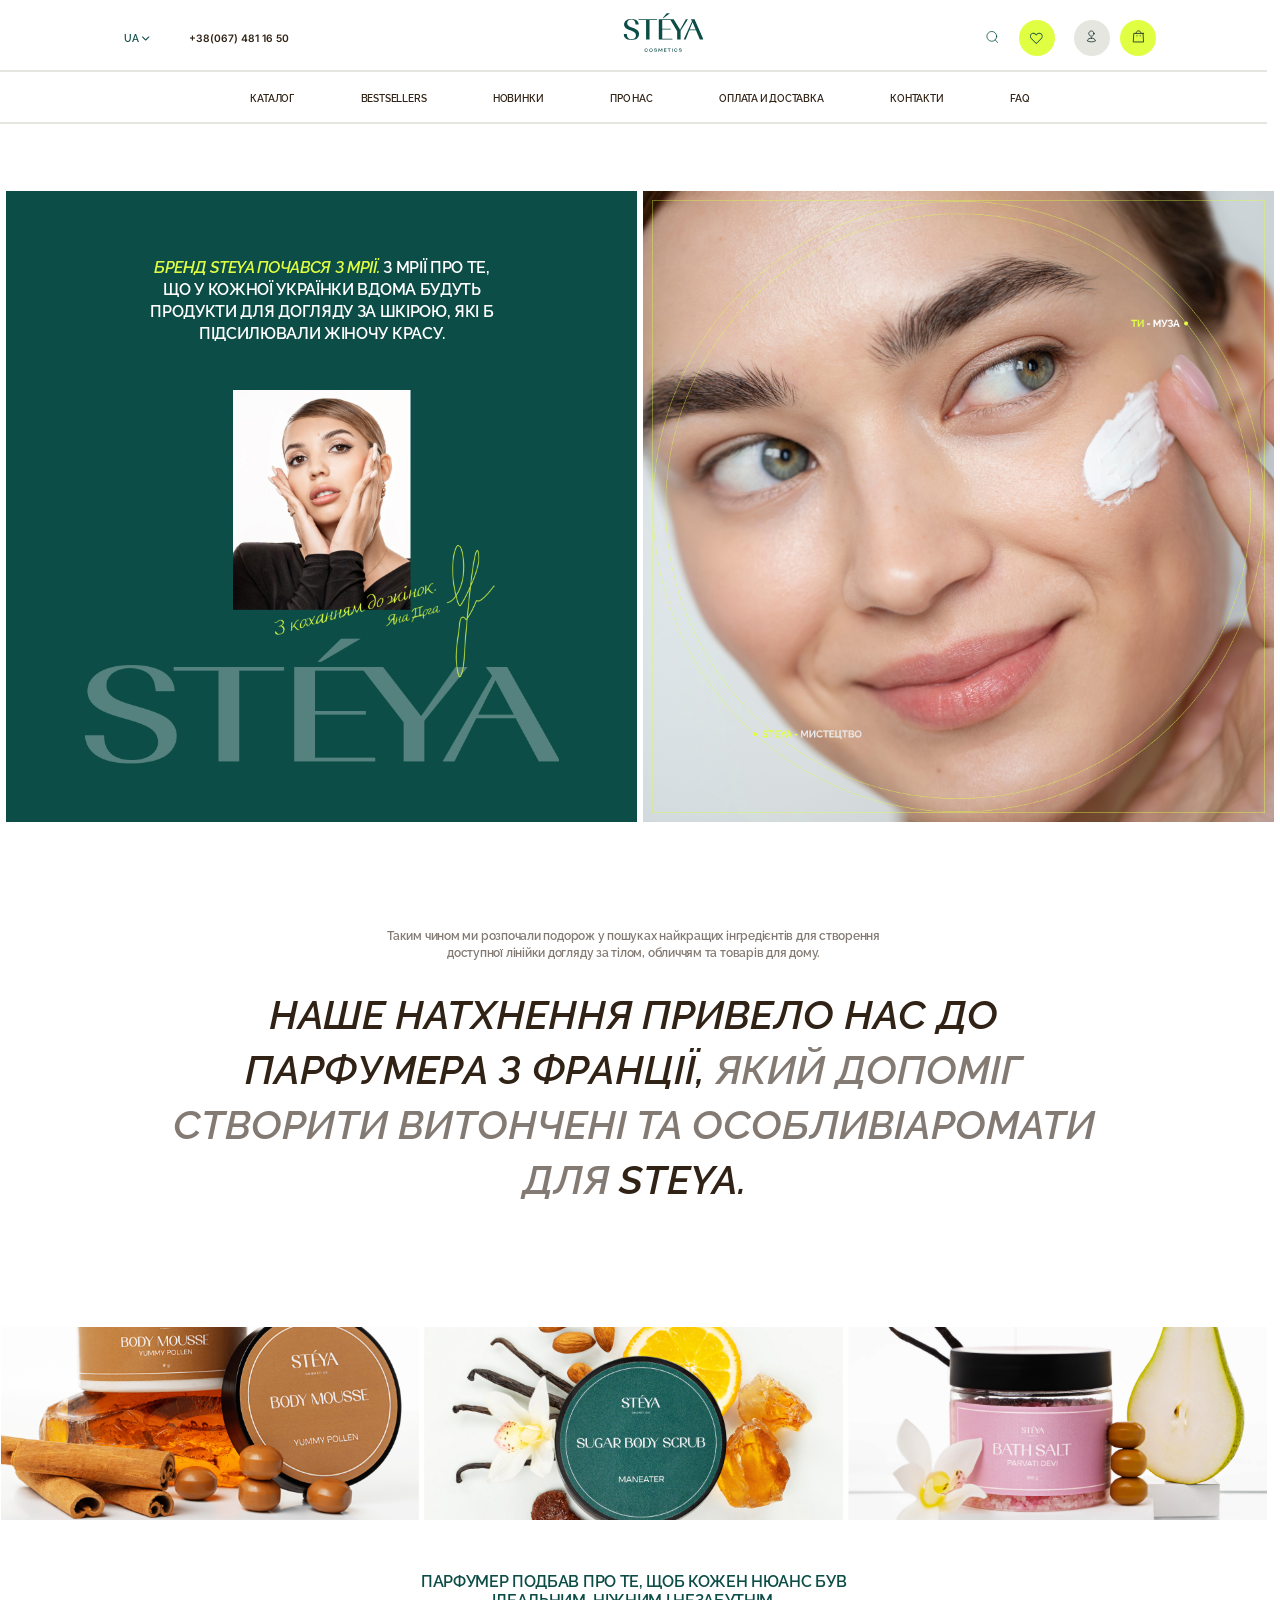
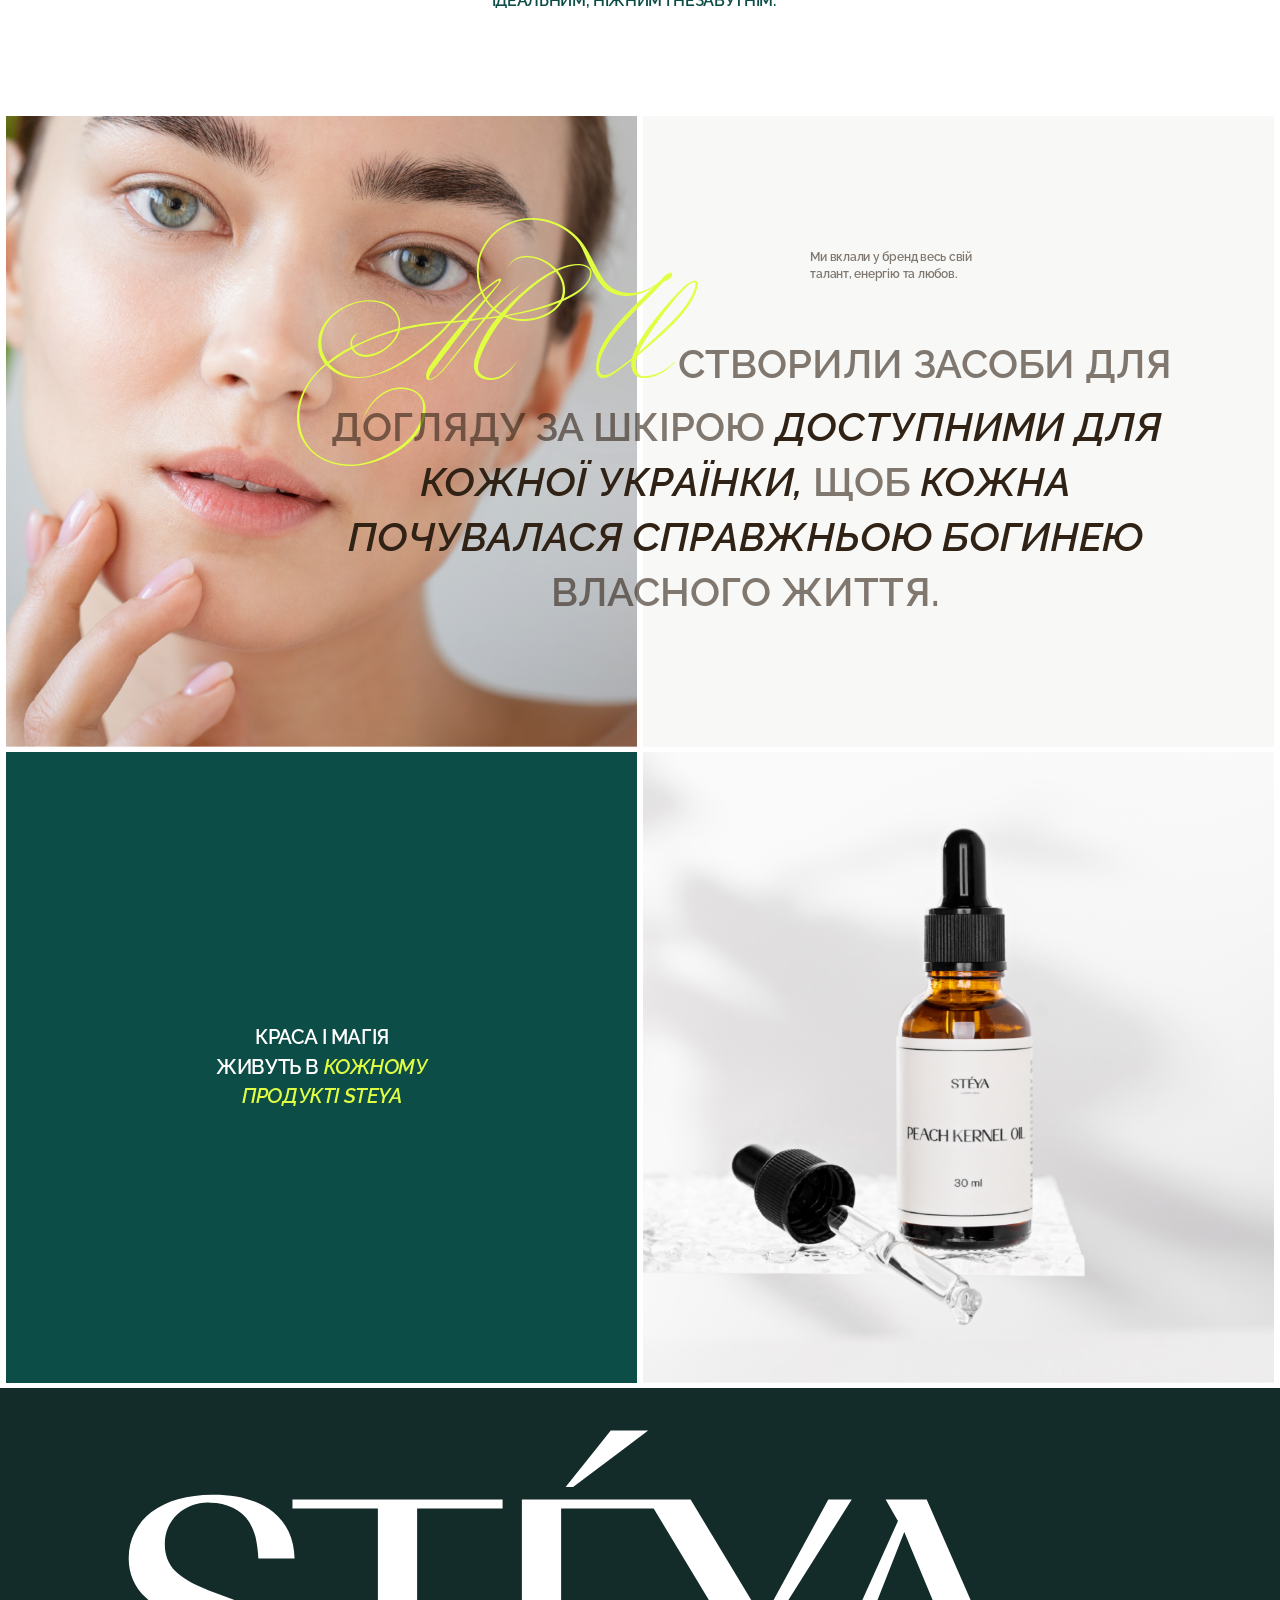
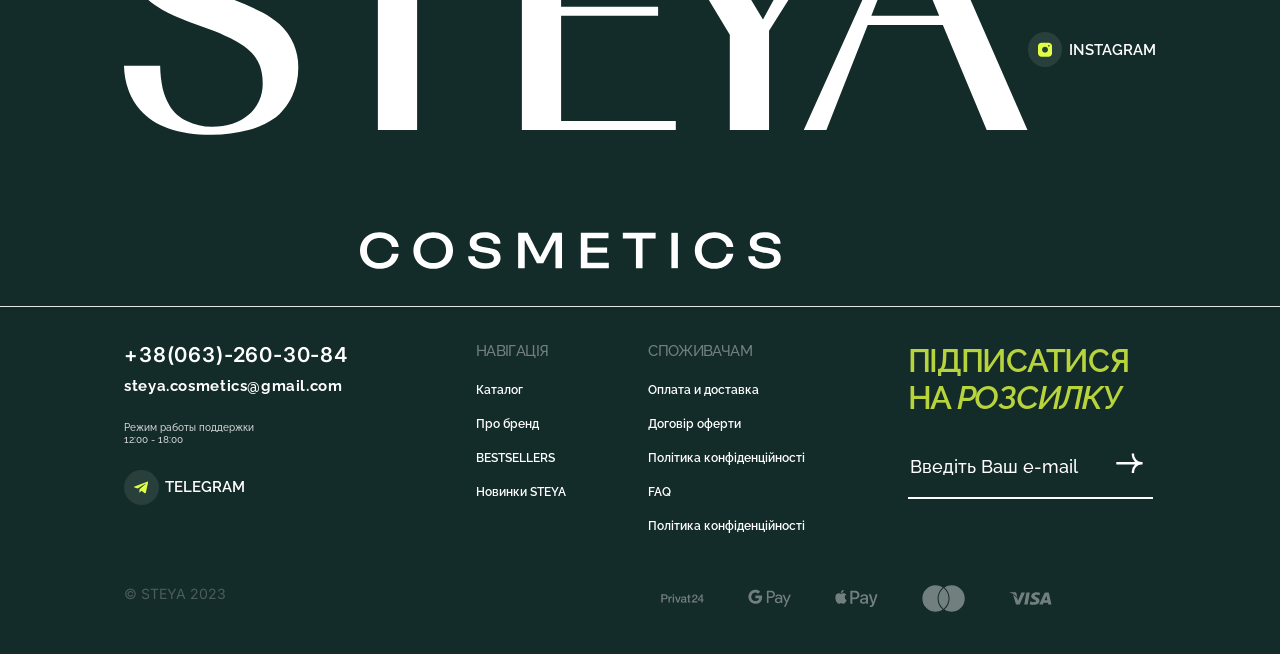
==== commit 7752a251: "Product page already" ====
--- a/pages/about.html
+++ b/pages/about.html
@@ -157,16 +157,18 @@
                 <a class="list-item-link" href="./novynki.html">Новинки</a>
               </li>
               <li class="header-list-item">
-                <a class="list-item-link" href="">Про нас</a>
-              </li>
-              <li class="header-list-item">
-                <a class="list-item-link" href="">Оплата и доставка</a>
+                <a class="list-item-link" href="./about.html">Про нас</a>
+              </li>
+              <li class="header-list-item">
+                <a class="list-item-link" href="./payment.html"
+                  >Оплата и доставка</a
+                >
               </li>
               <li class="header-list-item">
                 <a class="list-item-link" href="./contact.html">Контакти</a>
               </li>
               <li class="header-list-item">
-                <a class="list-item-link" href="">FAQ</a>
+                <a class="list-item-link" href="./faq.html">FAQ</a>
               </li>
             </ul>
           </nav>
@@ -174,90 +176,93 @@
         <div class="header-line"></div>
       </div>
     </header>
-
-    <section class="abot-hero-section">
-      <div class="about-hero-title-container">
-        <h1 class="about-hero-title">
-          <span class="about-hero-span">Бренд Steya почався з мрії.</span> З
-          мрії про те, що у кожної українки вдома будуть продукти для догляду за
-          шкірою, які б підсилювали жіночу красу.
-        </h1>
-      </div>
-      <div class="about-hero-image-container">
-        <img src="../images/about/Frame 37309.jpg" alt="" />
-      </div>
-    </section>
-
-    <section class="section-inspiration">
-      <p class="inspiration-top-text">
-        Таким чином ми розпочали подорож у пошуках найкращих інгредієнтів для
-        створення доступної лінійки догляду за тілом, обличчям та товарів для
-        дому.
-      </p>
-
-      <h2 class="inspiration-title">
-        Наше натхнення привело нас до парфумера з Франції,
-        <span class="inspiration-title-span"
-          >який допоміг створити витончені та особливіаромати для</span
-        >
-        Steya.
-      </h2>
-
-      <div class="inspiration-image-list">
-        <div class="ispiration-images">
-          <img src=" ../images/about/Frame 37312.jpg" alt="" />
-        </div>
-        <div class="ispiration-images">
-          <img src="../images/about/Frame 37312-1.jpg" alt="" />
-        </div>
-        <div class="ispiration-images">
-          <img src="../images/about/Frame 37313.jpg" alt="" />
-        </div>
-      </div>
-
-      <p class="inspiration-bottom-text">
-        парфумер подбав про те, щоб кожен нюанс був ідеальним, ніжним і
-        незабутнім.
-      </p>
-    </section>
-
-    <section class="create-section">
-      <div class="top-create-container">
-        <div class="create-images">
-          <img src="../images/about/Frame 37234.jpg" alt="" />
-        </div>
-        <div class="top-create-title-container">
-          <p class="top-create-text">
-            Ми вклали у бренд весь свій талант, енергію та любов.
-          </p>
-
-          <h2 class="top-create-title">
-            <span class="ekaterina-font">Ми</span> створили засоби для догляду
-            за шкірою
-            <span class="top-create-title-span"
-              >доступними для кожної українки,</span
-            >
-            щоб
-            <span class="top-create-title-span"
-              >кожна почувалася справжньою Богинею</span
-            >
-            власного життя.
-          </h2>
-        </div>
-      </div>
-
-      <div class="bottom-create-container">
-        <div class="botoom-create-text-container">
-          <p class="bottom-create-text">
-            краса і магія живуть в
-            <span class="bottom-create-text-span">кожному продукті Steya</span>
-          </p>
-        </div>
-        <div class="create-images">
-          <img src="../images/about/Frame 37314.jpg" alt="" />
-        </div>
-      </div>
-    </section>
+    <main>
+      <section class="abot-hero-section">
+        <div class="about-hero-title-container">
+          <h1 class="about-hero-title">
+            <span class="about-hero-span">Бренд Steya почався з мрії.</span> З
+            мрії про те, що у кожної українки вдома будуть продукти для догляду
+            за шкірою, які б підсилювали жіночу красу.
+          </h1>
+        </div>
+        <div class="about-hero-image-container">
+          <img src="../images/about/Frame 37309.jpg" alt="" />
+        </div>
+      </section>
+
+      <section class="section-inspiration">
+        <p class="inspiration-top-text">
+          Таким чином ми розпочали подорож у пошуках найкращих інгредієнтів для
+          створення доступної лінійки догляду за тілом, обличчям та товарів для
+          дому.
+        </p>
+
+        <h2 class="inspiration-title">
+          Наше натхнення привело нас до парфумера з Франції,
+          <span class="inspiration-title-span"
+            >який допоміг створити витончені та особливіаромати для</span
+          >
+          Steya.
+        </h2>
+
+        <div class="inspiration-image-list">
+          <div class="ispiration-images">
+            <img src=" ../images/about/Frame 37312.jpg" alt="" />
+          </div>
+          <div class="ispiration-images">
+            <img src="../images/about/Frame 37312-1.jpg" alt="" />
+          </div>
+          <div class="ispiration-images">
+            <img src="../images/about/Frame 37313.jpg" alt="" />
+          </div>
+        </div>
+
+        <p class="inspiration-bottom-text">
+          парфумер подбав про те, щоб кожен нюанс був ідеальним, ніжним і
+          незабутнім.
+        </p>
+      </section>
+
+      <section class="create-section">
+        <div class="top-create-container">
+          <div class="create-images">
+            <img src="../images/about/Frame 37234.jpg" alt="" />
+          </div>
+          <div class="top-create-title-container">
+            <p class="top-create-text">
+              Ми вклали у бренд весь свій талант, енергію та любов.
+            </p>
+
+            <h2 class="top-create-title">
+              <span class="ekaterina-font">Ми</span> створили засоби для догляду
+              за шкірою
+              <span class="top-create-title-span"
+                >доступними для кожної українки,</span
+              >
+              щоб
+              <span class="top-create-title-span"
+                >кожна почувалася справжньою Богинею</span
+              >
+              власного життя.
+            </h2>
+          </div>
+        </div>
+
+        <div class="bottom-create-container">
+          <div class="botoom-create-text-container">
+            <p class="bottom-create-text">
+              краса і магія живуть в
+              <span class="bottom-create-text-span"
+                >кожному продукті Steya</span
+              >
+            </p>
+          </div>
+          <div class="create-images">
+            <img src="../images/about/Frame 37314.jpg" alt="" />
+          </div>
+        </div>
+      </section>
+    </main>
 
     <footer>
       <section class="footer-upper-line">
--- a/styles/styles.css
+++ b/styles/styles.css
@@ -29,6 +29,7 @@
   display: block;
   max-width: 100%;
   height: auto;
+  width: 100%;
 }
 
 body {
@@ -149,7 +150,7 @@
 }
 
 .header-number-value {
-  font-family: "Raleway";
+  font-family: "Inter";
   font-weight: 600;
   font-size: 0.8vw;
   line-height: 1vw;
@@ -299,6 +300,27 @@
 .search-container:hover .header-search-form {
   transform: translateX(0);
 }
+
+.btn-search-icon {
+  width: 1vw;
+  height: 1vw;
+}
+
+.btn-like-icon {
+  width: 1vw;
+  height: 1vw;
+}
+
+.btn-profile-icon {
+  width: 1vw;
+  height: 1vw;
+}
+
+.btn-bag-icon {
+  width: 1vw;
+  height: 1vw;
+}
+
 /* HERO--------------------------------------------------------------------------- */
 .hero-section {
   padding-bottom: 1vw;
@@ -563,11 +585,15 @@
 .bestseller-swiper-icon-left {
   stroke: #132b29;
   transition: 0.3s;
+  width: 1.25vw;
+  height: 1.25vw;
 }
 
 .bestseller-swiper-icon-right {
   stroke: #132b29;
   transition: 0.3s;
+  width: 1.25vw;
+  height: 1.25vw;
 }
 
 .swiper-btn-left:hover,
@@ -1668,10 +1694,19 @@
 }
 
 /* PRODUCT page ------------------------------------------------------------- */
+.section-main-product-info {
+  padding: 6.25vw 0 5.2vw 0;
+}
+
+.product-container {
+  display: flex;
+  justify-content: space-between;
+}
 
 .product-images {
   display: flex;
   gap: 0.83vw;
+  height: max-content;
 }
 
 .product-small-images-list {
@@ -1688,6 +1723,196 @@
 .product-large-image {
   width: 38.3vw;
   height: 41.6vw;
+}
+
+.rating-icon {
+  width: 6.2vw;
+  height: 1.2vw;
+}
+
+.product-info-container {
+  width: 32.5vw;
+}
+
+.product-type-rating-container {
+  display: flex;
+  justify-content: space-between;
+  margin-bottom: 2.2vw;
+}
+
+.product-type-name {
+  font-family: "Raleway", sans-serif;
+  font-weight: 600;
+  font-size: 0.8vw;
+  color: #302215;
+
+  opacity: 0.6;
+}
+
+.product-rating {
+  display: flex;
+}
+
+.bestseller-title-number {
+}
+
+.product-name {
+  font-family: "Raleway", sans-serif;
+  font-weight: 700;
+  font-size: 1.9vw;
+  color: #302215;
+  width: 100%;
+  margin-bottom: 2.2vw;
+}
+
+.product-volume {
+  font-family: "Raleway", sans-serif;
+  font-weight: 600;
+  font-size: 0.8vw;
+  color: #302215;
+  margin-bottom: 1.9vw;
+}
+
+.product-price-container {
+  display: flex;
+  gap: 1vw;
+  margin-bottom: 0.4vw;
+}
+
+.cuurent-product-price {
+  font-family: "Inter";
+  font-weight: 700;
+  font-size: 1.8vw;
+  color: #0c4d47;
+}
+
+.old-product-price {
+  font-family: "Inter";
+  font-weight: 500;
+  font-size: 1.8vw;
+  color: #302215;
+  opacity: 0.3;
+  text-decoration: line-through;
+}
+
+.product-discount {
+  font-family: "Raleway", sans-serif;
+  font-weight: 600;
+  font-size: 0.7vw;
+  color: #0c4d47;
+  margin-bottom: 1.9vw;
+}
+
+.product-bag-buttons-container {
+  display: flex;
+  align-items: center;
+  gap: 3vw;
+  border: 1px solid #e6e6e0;
+  width: max-content;
+}
+
+.product-plus-minus-container {
+  background: transparent;
+  border: none;
+  padding: 1vw;
+}
+
+.product-bag-plus-minus-icons {
+  width: 0.7vw;
+  height: 0.7vw;
+}
+
+.product-pay-buttons {
+  display: flex;
+  justify-content: space-between;
+  align-items: center;
+  margin-bottom: 0.8vw;
+}
+
+.product-code-container {
+  display: flex;
+  gap: 0.4vw;
+  margin-bottom: 1.7vw;
+}
+
+.product-code-text {
+  font-family: "Raleway", sans-serif;
+  font-weight: 700;
+  font-size: 0.7vw;
+  color: #302215;
+}
+
+.product-code-value {
+  font-family: "Inter";
+  font-weight: 700;
+  font-size: 0.7vw;
+  color: #302215;
+}
+
+.product-info-desc {
+  font-family: "Raleway", sans-serif;
+  font-weight: 500;
+  font-size: 0.8vw;
+  line-height: 1.3vw;
+  color: #302215;
+  opacity: 0.8;
+}
+
+.product-line {
+  width: 100%;
+  height: 1px;
+  background-color: #e6e6e0;
+  margin-top: 1.7vw;
+  margin-bottom: 1.7vw;
+}
+
+.product-acardeon {
+  width: 100% !important;
+  background-color: transparent !important;
+}
+
+.product-bag-quantity-value {
+  font-family: "Inter", sans-serif;
+  font-weight: 600;
+  font-size: 1vw;
+  color: #302215;
+}
+
+.product-additional-info-container {
+  display: flex;
+  justify-content: space-between;
+}
+
+.product-additional-info-item {
+}
+
+.additional-info-title-container {
+  display: flex;
+  gap: 0.8vw;
+  margin-bottom: 0.8vw;
+}
+
+.product-star-icon {
+  width: 1.3vw;
+  height: 1.3vw;
+}
+
+.additional-info-title {
+  font-family: "Raleway", sans-serif;
+  font-weight: 600;
+  font-size: 0.9vw;
+  line-height: 1.3vw;
+  letter-spacing: -0.02em;
+  color: #0c4d47;
+}
+
+.additional-info-text {
+  font-family: "Raleway", sans-serif;
+  font-weight: 500;
+  font-size: 0.7vw;
+  line-height: 1.1vw;
+  color: #302215;
+  width: 11vw;
 }
 
 /* CATALOG page -------------------------------------------------------- */
@@ -2192,3 +2417,156 @@
   font-style: italic;
   color: #e1ff42;
 }
+
+/* FAQ page ------------------------------------------------ */
+
+.faq-section {
+  padding: 5.5vw 0 10.4vw 0;
+}
+
+.faq-container {
+  display: flex;
+  flex-direction: column;
+  gap: 3vw;
+}
+
+.faq-hero-section {
+  width: 99vw;
+  margin: 0 auto;
+  background-image: url(../images/faq-bg.jpg);
+  background-size: contain;
+  background-repeat: no-repeat;
+  padding-top: 9.3vw;
+  padding-bottom: 1.4vw;
+}
+
+.faq-hero-title {
+  font-family: "Raleway", sans-serif;
+  font-style: italic;
+  font-weight: 600;
+  font-size: 4.7vw;
+  text-transform: uppercase;
+  color: #fff;
+}
+
+.faq-container {
+  width: 63vw;
+  margin: 0 auto;
+  padding: 3.1vw;
+  background-color: #e6e6e0;
+}
+
+.backdrop-container {
+}
+
+.heading-text {
+  margin-bottom: 1.5vw;
+  font-family: "Raleway", sans-serif;
+  font-weight: 600;
+  font-size: 1.2vw;
+  color: #302215;
+}
+
+.backdrop-text {
+  font-family: "Raleway", sans-serif;
+  font-weight: 500;
+  font-size: 1vw;
+  line-height: 1.4vw;
+  line-height: 1.4;
+  color: #000;
+  opacity: 0;
+  height: 0;
+  transition: 0.5s;
+  margin-bottom: 0;
+  cursor: pointer;
+}
+
+.is-active {
+  opacity: 1;
+  height: auto;
+  transition: 0.3s;
+  margin-bottom: 0;
+  margin-bottom: 1.5vw;
+}
+
+.backdrop-line {
+  width: 1vw;
+  height: 3px;
+  transition: 0.5s;
+  background: #5d5e5e;
+}
+
+.backdrop-container:hover .backdrop-line {
+  width: 57.5vw;
+  background: #e1ff42;
+}
+
+.backdrop-arrow-icon {
+  width: 0.7vw;
+  height: 0.4vw;
+  transition: 0.3s;
+  cursor: pointer;
+}
+
+.backdrop-heading-container {
+  display: flex;
+  justify-content: space-between;
+}
+
+.is-rotate {
+  transform: rotate(180deg);
+}
+
+/* PAYMENT page ------------------------------------------------------------------------ */
+
+.payment-hero-section {
+  width: 99vw;
+  margin: 0 auto;
+  background-image: url(../images/payment-bg.jpg);
+  background-size: contain;
+  background-repeat: no-repeat;
+  padding-top: 9.3vw;
+  padding-bottom: 1.4vw;
+}
+
+.payment-layout-container {
+  display: flex;
+  justify-content: space-between;
+}
+
+.payment-headings {
+  font-family: "Raleway", sans-serif;
+  font-style: italic;
+  font-weight: 700;
+  font-size: 1.6vw;
+  line-height: 1.9vw;
+  text-transform: uppercase;
+  color: #132b29;
+  opacity: 0.8;
+}
+
+.payment-container {
+  width: 56vw;
+  margin: 0;
+}
+
+.backdrop-container {
+  overflow: hidden;
+}
+
+.payment-text {
+  font-family: "Raleway", sans-serif;
+  font-weight: 500;
+  font-size: 1vw;
+  line-height: 1.4vw;
+  letter-spacing: -0.02em;
+  color: #000;
+}
+
+.delivery-section {
+  padding: 5.6vw 0 5.6vw 0;
+}
+
+.payment-section {
+  padding-bottom: 5.6vw;
+}
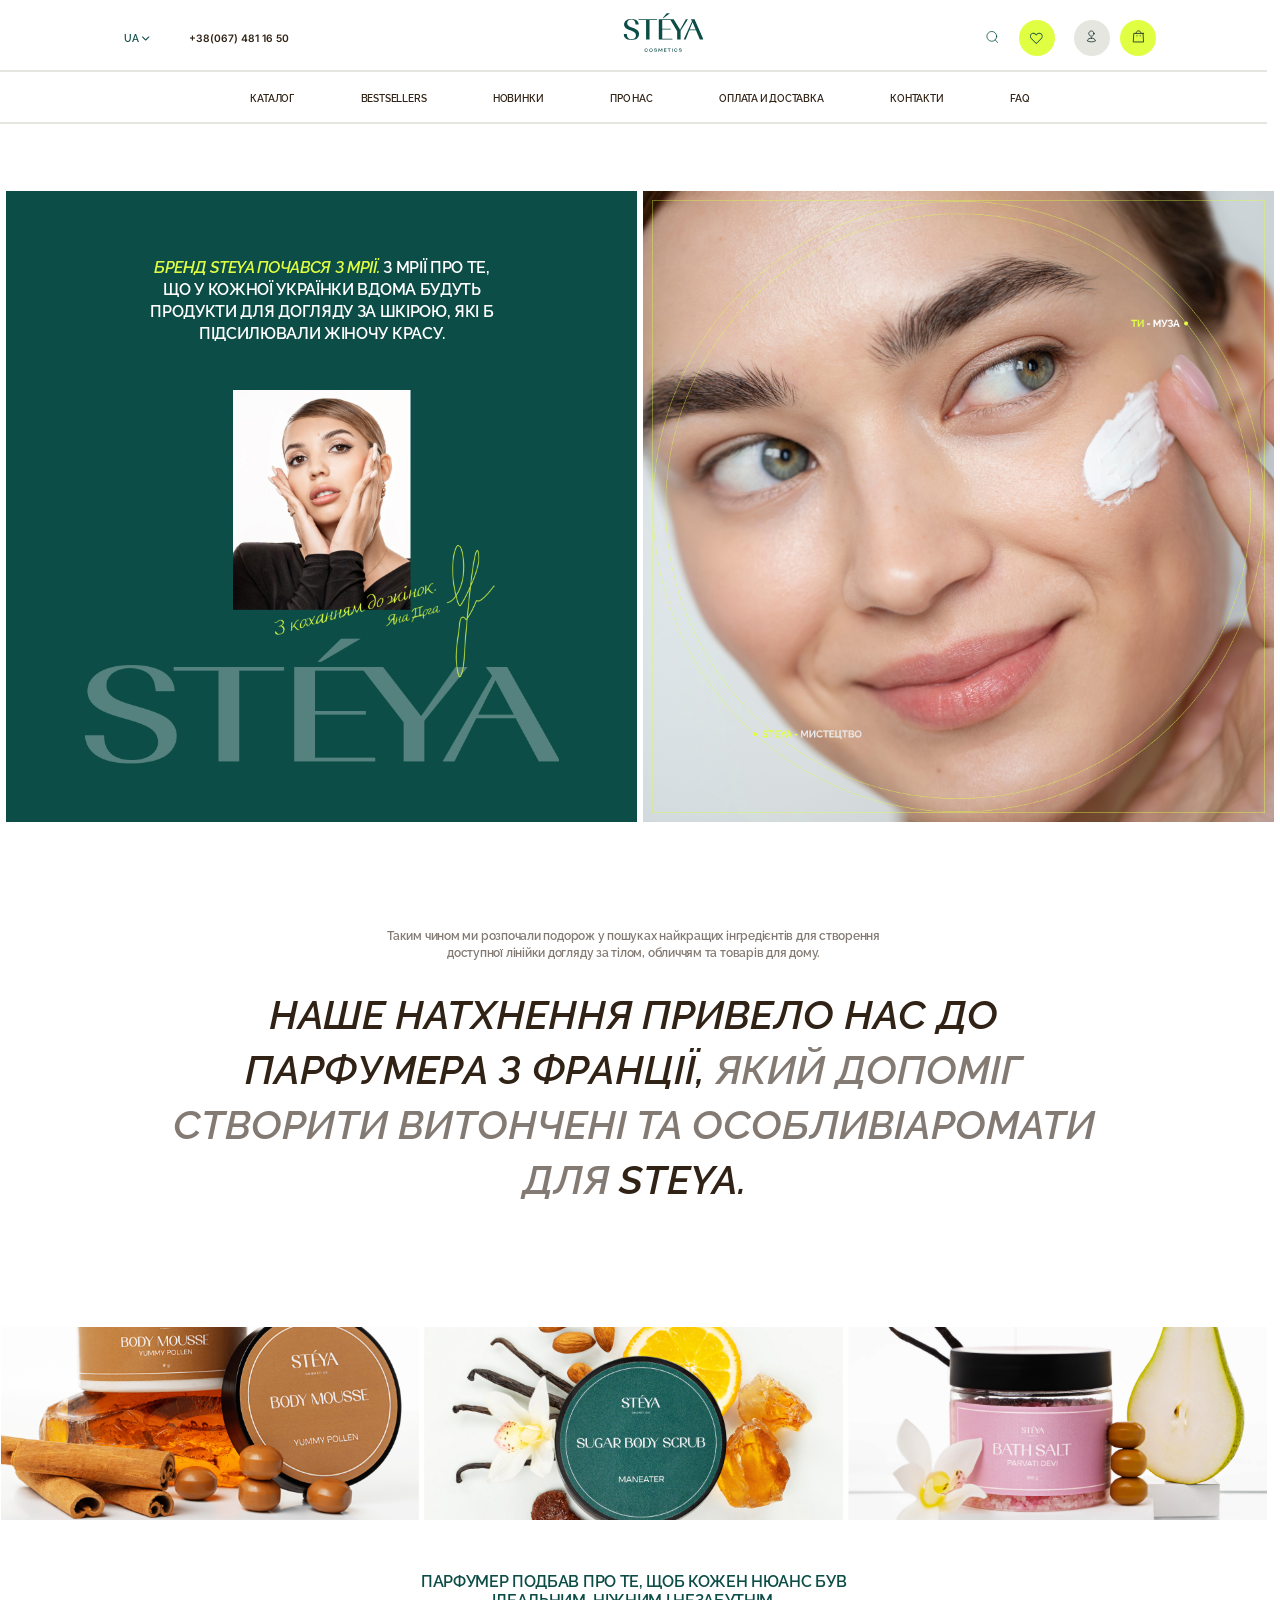
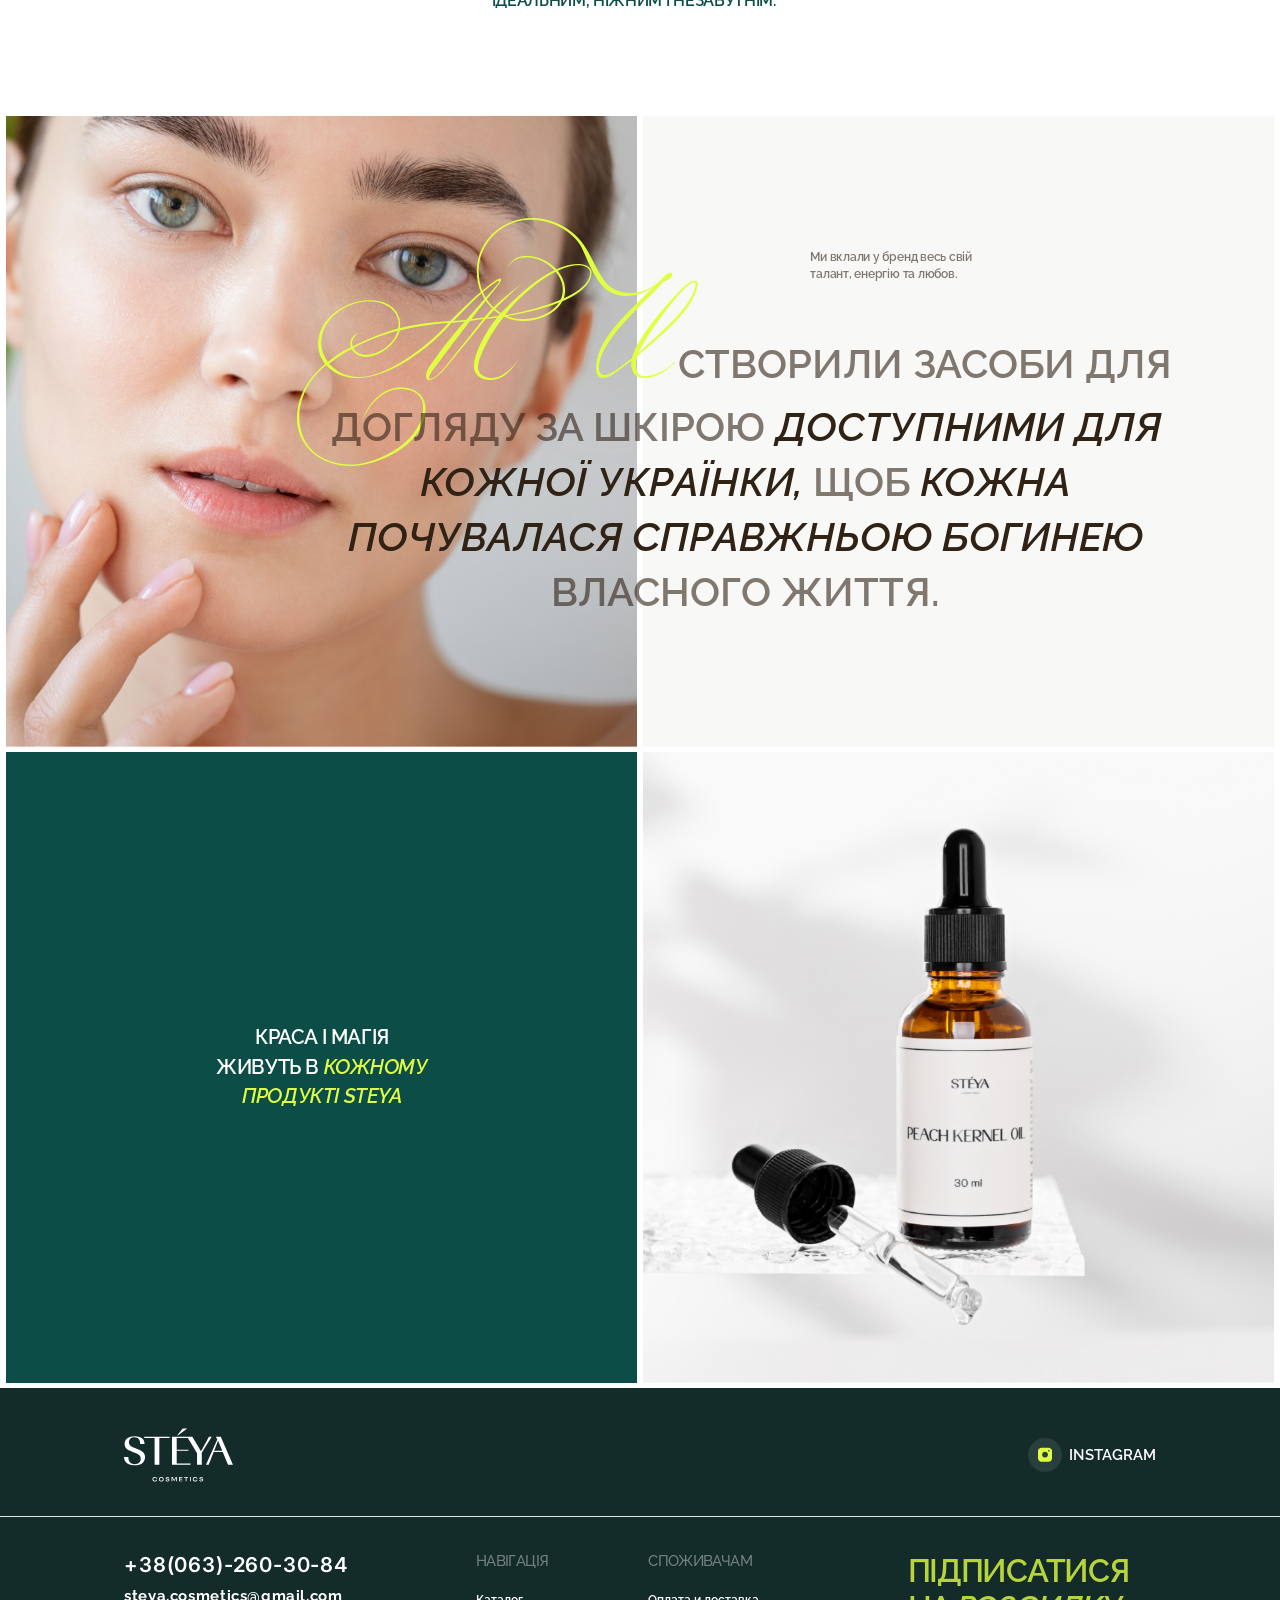
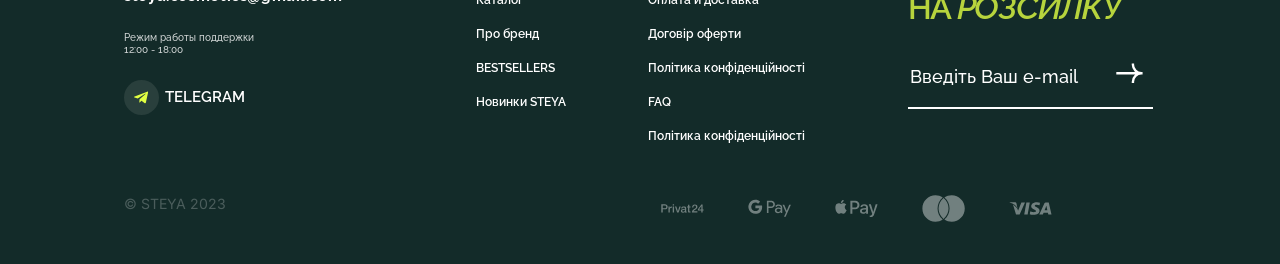
==== commit 6f15dea8: "Product page finish" ====
--- a/pages/about.html
+++ b/pages/about.html
@@ -267,7 +267,11 @@
     <footer>
       <section class="footer-upper-line">
         <div class="container upper-line-container">
-          <img src="../images/steya-logo-footer.svg" alt="Footer LOGO" />
+          <img
+            class="footer-logo"
+            src="../images/steya-logo-footer.svg"
+            alt="Footer LOGO"
+          />
           <a class="footer-insta-link" href=""
             ><div class="footer-insta-icon-container">
               <svg
--- a/styles/styles.css
+++ b/styles/styles.css
@@ -80,6 +80,8 @@
 .default-btn-icon {
   stroke: #132b29;
   transition: 0.5s;
+  width: 1.25vw;
+  height: 1.25vw;
 }
 
 .plus-icon {
@@ -239,11 +241,11 @@
   z-index: 9;
   content: "";
   width: 70%;
-  height: 4px;
+  height: 0.15vw;
   background-color: #0c4d47;
   position: absolute;
   left: 15%;
-  bottom: -5px;
+  bottom: -0.2vw;
   -webkit-transform: scaleX(0);
   -ms-transform: scaleX(0);
   transform: scaleX(0);
@@ -1493,6 +1495,11 @@
   padding-bottom: 3.3vw;
 }
 
+.footer-logo {
+  width: 8.5vw;
+  height: 4.2vw;
+}
+
 .footer-upper-line {
   border-bottom: 1px solid #e6e6e0;
   padding-bottom: 2.7vw;
@@ -1756,7 +1763,7 @@
 .bestseller-title-number {
 }
 
-.product-name {
+.product-name-in-page {
   font-family: "Raleway", sans-serif;
   font-weight: 700;
   font-size: 1.9vw;
@@ -1881,6 +1888,7 @@
 .product-additional-info-container {
   display: flex;
   justify-content: space-between;
+  margin-bottom: 2vw;
 }
 
 .product-additional-info-item {
@@ -1913,6 +1921,170 @@
   line-height: 1.1vw;
   color: #302215;
   width: 11vw;
+}
+
+.question-container {
+  display: flex;
+  gap: 1vw;
+  align-items: center;
+}
+
+.product-question-button {
+  border-radius: 11.3vw;
+  padding: 1.1vw 1.2vw 1.2vw 1.6vw;
+  border: none;
+  display: flex;
+  background: #e6e6e0;
+  gap: 0.5vw;
+  transition: 0.3s;
+}
+
+.question-button-text {
+  font-family: "Raleway", sans-serif;
+  font-weight: 700;
+  font-size: 1vw;
+  letter-spacing: -0.02em;
+  text-transform: uppercase;
+  color: #132b29;
+}
+
+.product-question-button:hover {
+  gap: 1vw;
+}
+
+.question-icon {
+  width: 1.09vw;
+  height: 1.1vw;
+}
+
+.question-container-text {
+  font-family: "Raleway", sans-serif;
+  font-weight: 500;
+  font-size: 0.8vw;
+  line-height: 1.3vw;
+  color: #302215;
+
+  opacity: 0.8;
+}
+
+.response-container {
+  margin-bottom: 5.2vw;
+}
+
+.response-title-container {
+  display: flex;
+  justify-content: space-between;
+  margin-bottom: 3.3vw;
+}
+
+.response-title-block {
+}
+
+.response-title {
+  font-family: "Raleway", sans-serif;
+  font-style: italic;
+  font-weight: 500;
+  font-size: 1.6vw;
+  line-height: 1.9vw;
+  text-transform: uppercase;
+  color: #132b29;
+  opacity: 0.8;
+  display: flex;
+  align-items: baseline;
+  gap: 0.5vw;
+}
+
+.pesponse-title-span {
+  font-style: normal;
+}
+
+.response-number {
+}
+
+.rating-icon {
+}
+
+.response-button {
+  font-family: "Raleway", sans-serif;
+  font-weight: 700;
+  font-size: 0.9vw;
+  letter-spacing: -0.02em;
+  text-transform: uppercase;
+  color: #132b29;
+  border: 0.15vw solid #132b29;
+  border-radius: 11.3vw;
+  padding: 1.1vw 1.4vw 1.1vw 1.8vw;
+  transition: 0.3s;
+}
+
+.response-button:hover {
+  border-radius: 0;
+  background-color: #132b29;
+  color: #fff;
+}
+
+.response-list {
+}
+
+.response-item {
+  display: flex;
+  justify-content: space-between;
+  background: rgba(230, 230, 224, 0.3);
+  padding: 1.4vw 1.6vw;
+}
+
+.response-item:not(:last-child) {
+  margin-bottom: 0.6vw;
+}
+
+.response-author-name {
+  font-family: "Raleway", sans-serif;
+  font-weight: 600;
+  font-size: 1vw;
+  color: #302215;
+}
+
+.response-main-info-container {
+}
+
+.rating-date-response-container {
+  display: flex;
+  justify-content: space-between;
+  margin-bottom: 0.8vw;
+}
+
+.response-rating-icon {
+  width: 5.2vw;
+  height: 1vw;
+}
+
+.response-date {
+  font-family: "Inter";
+  font-weight: 500;
+  font-size: 0.7vw;
+  color: #302215;
+
+  opacity: 0.4;
+}
+
+.response-img-container {
+  display: flex;
+  gap: 0.6vw;
+}
+
+.response-image-item {
+  width: 4.1vw;
+  height: 4.1vw;
+}
+
+.response-item-text {
+  font-family: "Raleway", sans-serif;
+  font-weight: 500;
+  font-size: 0.9vw;
+  line-height: 1.3vw;
+  letter-spacing: -0.02em;
+  color: #302215;
+  width: 69vw;
 }
 
 /* CATALOG page -------------------------------------------------------- */
@@ -2491,7 +2663,7 @@
 
 .backdrop-line {
   width: 1vw;
-  height: 3px;
+  height: 0.2vw;
   transition: 0.5s;
   background: #5d5e5e;
 }
